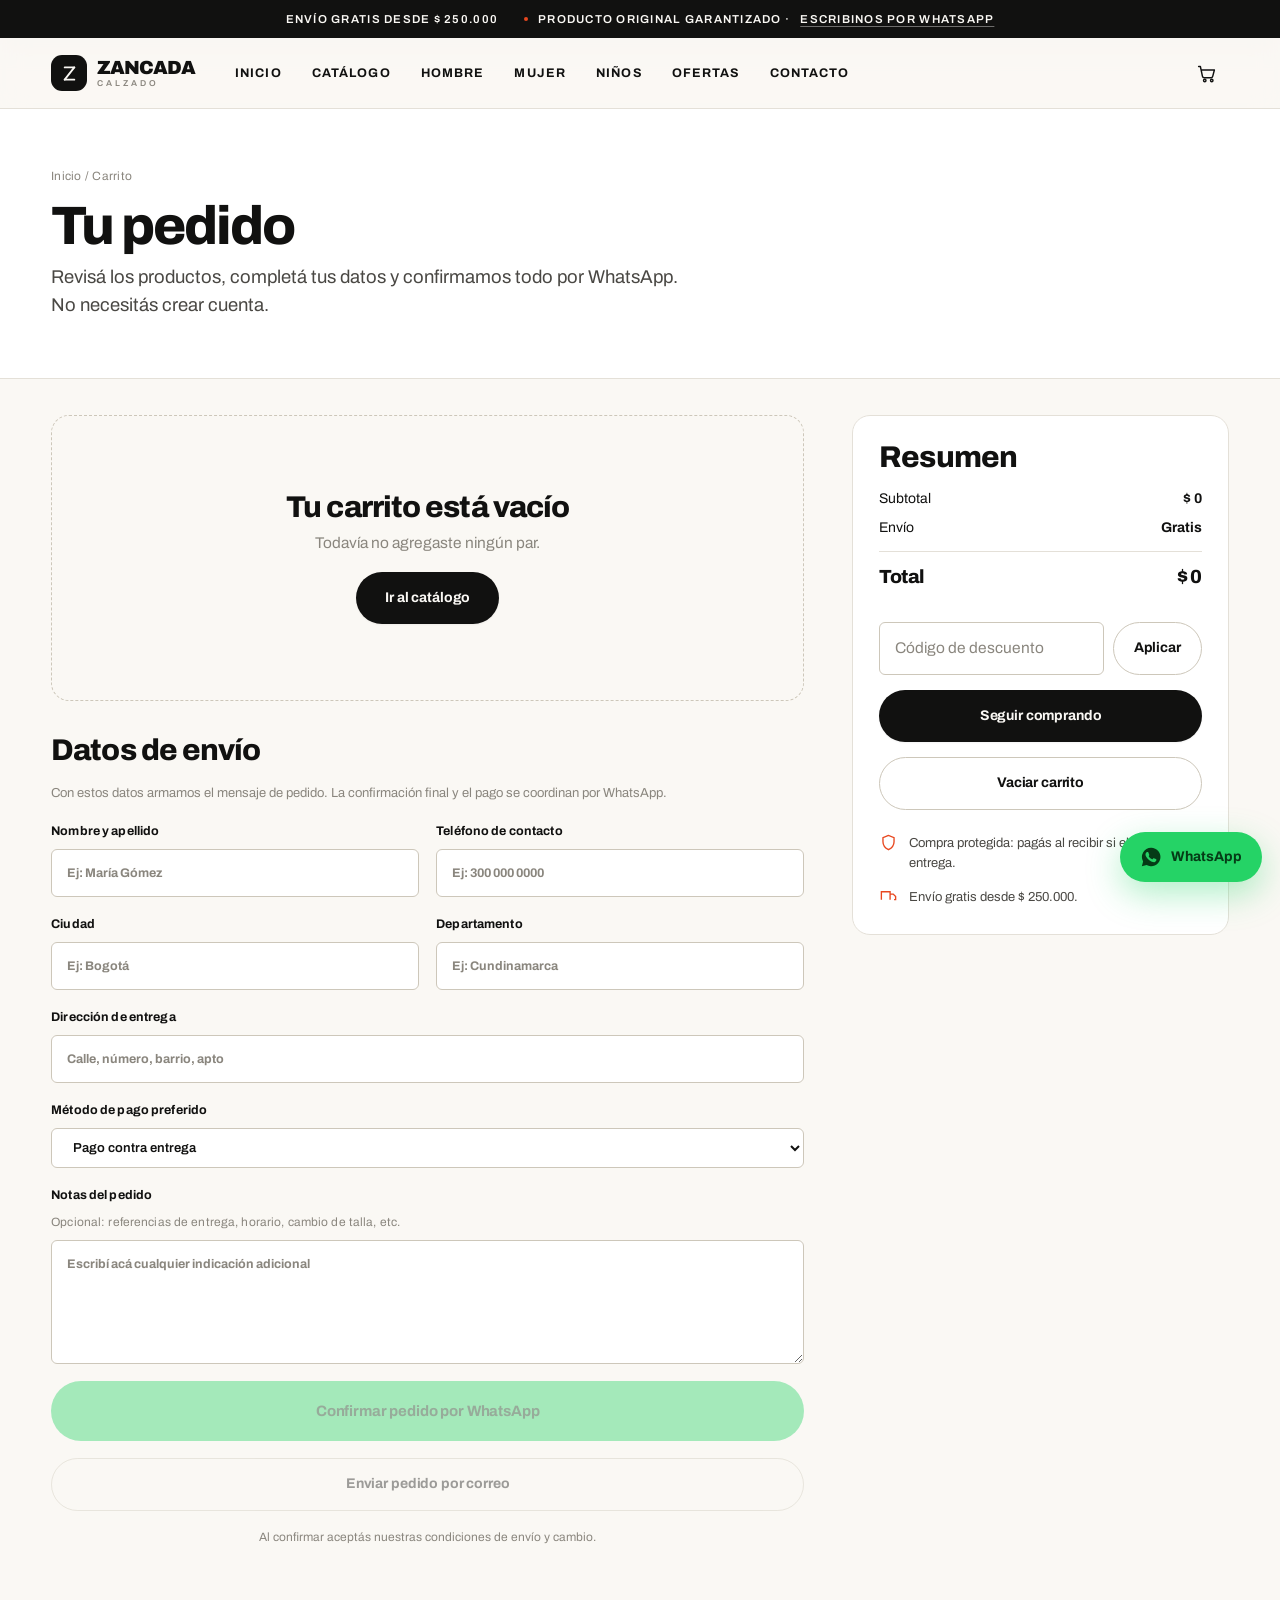
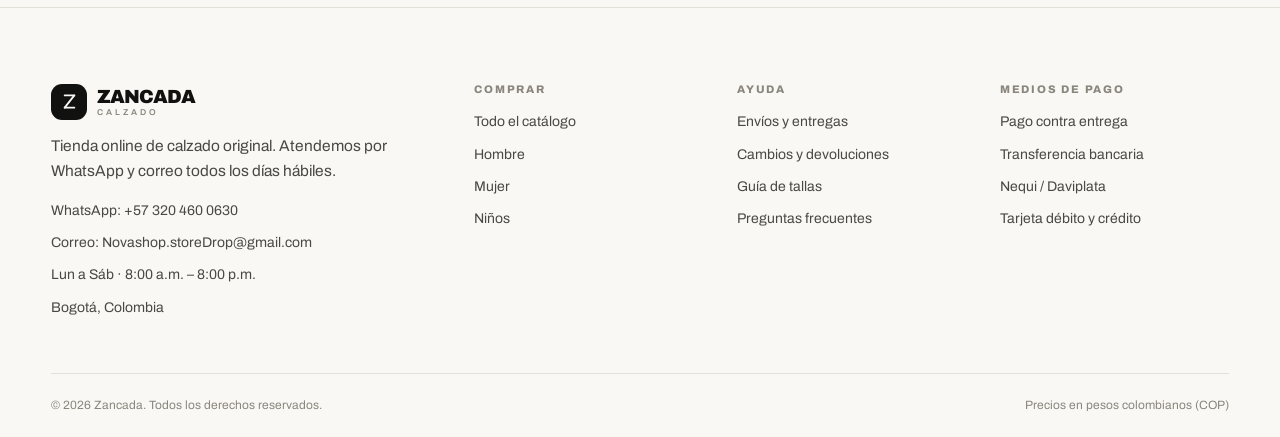
==== carrito.html @ 76b0b9f1 "Renombra la tienda a Zancada y renueva el diseno - Nueva identidad: nombre Zancada, logo con monogra" ====
<!DOCTYPE html>
<html lang="es-CO">
<head>
<meta charset="utf-8">
<meta name="viewport" content="width=device-width, initial-scale=1">
<title>Carrito y pedido · Zancada</title>
<meta name="description" content="Revisá tu carrito, completá tus datos de envío y confirmá el pedido por WhatsApp o correo.">
<meta name="theme-color" content="#111110">
<link rel="icon" href="data:image/svg+xml,<svg xmlns='http://www.w3.org/2000/svg' viewBox='0 0 32 32'><rect width='32' height='32' rx='9' fill='%23111110'/><path d='M10 10h12M22 10 10 22M10 22h12' stroke='%23faf8f4' stroke-width='2.6' stroke-linecap='round' stroke-linejoin='round' fill='none'/></svg>">
<link rel="stylesheet" href="assets/css/styles.css">
</head>
<body>
<a class="skip" href="#main">Saltar al contenido</a>

<div class="topbar">
  <div class="wrap">
    <span>Envío gratis desde <span data-free-from></span></span>
    <span class="topbar__extra"><span class="topbar__dot"></span> Producto original garantizado · <a data-wa="Hola Zancada, quiero hacer una consulta.">Escribinos por WhatsApp</a></span>
  </div>
</div>

<header class="header">
  <div class="wrap header__in">
    <button class="icon-btn burger" data-open-menu aria-label="Abrir menú">
      <svg viewBox="0 0 24 24"><path d="M3 6h18M3 12h18M3 18h18"/></svg>
    </button>
    <a class="logo" href="index.html">
      <span class="logo__mark"><svg viewBox="0 0 24 24" aria-hidden="true"><path d="M6.5 5h11"/><path d="M17.5 5 6.5 19"/><path d="M6.5 19h11"/></svg></span>
      <span class="logo__type"><span class="logo__name">Zancada</span><span class="logo__tag">Calzado</span></span>
    </a>
    <nav class="nav" aria-label="Principal">
      <a href="index.html">Inicio</a>
      <a href="catalogo.html">Catálogo</a>
      <a href="catalogo.html?cat=hombre">Hombre</a>
      <a href="catalogo.html?cat=mujer">Mujer</a>
      <a href="catalogo.html?cat=ninos">Niños</a>
      <a href="catalogo.html?oferta=1">Ofertas</a>
      <a href="contacto.html">Contacto</a>
    </nav>
    <div class="header__actions">
      <button class="icon-btn" data-open-cart aria-label="Abrir carrito">
        <svg viewBox="0 0 24 24"><path d="M3 4h2l2.4 11.2a2 2 0 0 0 2 1.6h7.7a2 2 0 0 0 2-1.5L21 8H6"/><circle cx="10" cy="20" r="1.4"/><circle cx="18" cy="20" r="1.4"/></svg>
        <span class="badge" data-cart-count hidden>0</span>
      </button>
    </div>
  </div>
</header>

<main id="main">
  <section class="page-head">
    <div class="wrap">
      <nav class="crumbs" aria-label="Ruta"><a href="index.html">Inicio</a> / Carrito</nav>
      <h1 class="h-lg">Tu pedido</h1>
      <p class="lead" style="margin-top:10px">Revisá los productos, completá tus datos y confirmamos todo por WhatsApp. No necesitás crear cuenta.</p>
    </div>
  </section>

  <div class="wrap">
    <div class="cart-layout">

      <!-- ===== Productos + datos ===== -->
      <div>
        <div data-cart-page></div>

        <form class="form" data-checkout-form style="margin-top:34px">
          <h2 class="h-md">Datos de envío</h2>
          <p class="muted" style="font-size:13px">Con estos datos armamos el mensaje de pedido. La confirmación final y el pago se coordinan por WhatsApp.</p>

          <div class="form-row">
            <label>Nombre y apellido
              <input class="input" name="nombre" required placeholder="Ej: María Gómez">
            </label>
            <label>Teléfono de contacto
              <input class="input" name="telefono" type="tel" required placeholder="Ej: 300 000 0000">
            </label>
          </div>
          <div class="form-row">
            <label>Ciudad
              <input class="input" name="ciudad" required placeholder="Ej: Bogotá">
            </label>
            <label>Departamento
              <input class="input" name="departamento" placeholder="Ej: Cundinamarca">
            </label>
          </div>
          <label>Dirección de entrega
            <input class="input" name="direccion" required placeholder="Calle, número, barrio, apto">
          </label>
          <label>Método de pago preferido
            <select class="select" name="pago" style="border-radius:var(--radius)">
              <option>Pago contra entrega</option>
              <option>Transferencia bancaria</option>
              <option>Nequi / Daviplata</option>
              <option>Tarjeta débito o crédito</option>
            </select>
          </label>
          <label>Notas del pedido <span class="hint">Opcional: referencias de entrega, horario, cambio de talla, etc.</span>
            <textarea class="input" name="notas" placeholder="Escribí acá cualquier indicación adicional"></textarea>
          </label>

          <button class="btn btn--wa btn--lg btn--block" type="submit" data-checkout>Confirmar pedido por WhatsApp</button>
          <a class="btn btn--ghost btn--block" href="#" data-checkout-mail data-checkout>Enviar pedido por correo</a>
          <p class="muted" style="font-size:12px;text-align:center">Al confirmar aceptás nuestras condiciones de envío y cambio.</p>
        </form>
      </div>

      <!-- ===== Resumen ===== -->
      <aside class="summary">
        <h2 class="h-md">Resumen</h2>
        <div class="totals">
          <div><span>Subtotal</span><strong data-page-subtotal>$0</strong></div>
          <div><span>Envío</span><strong data-page-shipping>—</strong></div>
          <div class="grand"><span>Total</span><span data-page-total>$0</span></div>
        </div>
        <p class="muted" style="font-size:13px" data-free-shipping></p>

        <div class="coupon">
          <input class="input" placeholder="Código de descuento" aria-label="Código de descuento">
          <button class="btn btn--ghost" type="button" onclick="toast('Código aplicado al confirmar por WhatsApp')">Aplicar</button>
        </div>

        <a class="btn btn--solid btn--block" href="catalogo.html">Seguir comprando</a>
        <button class="btn btn--ghost btn--block" data-clear-cart type="button">Vaciar carrito</button>

        <ul class="trust" style="margin-top:8px">
          <li><svg viewBox="0 0 24 24"><path d="M12 3 5 6v5c0 4.5 3 8 7 10 4-2 7-5.5 7-10V6l-7-3z"/></svg><span>Compra protegida: pagás al recibir si elegís contra entrega.</span></li>
          <li><svg viewBox="0 0 24 24"><path d="M3 16V6h11v10M14 9h4l3 3v4h-2"/></svg><span>Envío gratis desde <span data-free-from></span>.</span></li>
        </ul>
      </aside>

    </div>
  </div>
</main>

<footer class="footer">
  <div class="wrap">
    <div class="footer__grid">
      <div>
        <a class="logo" href="index.html">
      <span class="logo__mark"><svg viewBox="0 0 24 24" aria-hidden="true"><path d="M6.5 5h11"/><path d="M17.5 5 6.5 19"/><path d="M6.5 19h11"/></svg></span>
      <span class="logo__type"><span class="logo__name">Zancada</span><span class="logo__tag">Calzado</span></span>
    </a>
        <p style="margin-top:14px;color:var(--ink-soft);max-width:38ch">Tienda online de calzado original. Atendemos por WhatsApp y correo todos los días hábiles.</p>
        <ul style="margin-top:16px">
          <li>WhatsApp: <a data-wa="Hola Zancada, quiero información."><span data-store-phone></span></a></li>
          <li>Correo: <a data-mail><span data-store-email></span></a></li>
          <li><span data-store-hours></span></li>
          <li><span data-store-city></span></li>
        </ul>
      </div>
      <div>
        <h4>Comprar</h4>
        <ul>
          <li><a href="catalogo.html">Todo el catálogo</a></li>
          <li><a href="catalogo.html?cat=hombre">Hombre</a></li>
          <li><a href="catalogo.html?cat=mujer">Mujer</a></li>
          <li><a href="catalogo.html?cat=ninos">Niños</a></li>
        </ul>
      </div>
      <div>
        <h4>Ayuda</h4>
        <ul>
          <li><a href="contacto.html#envios">Envíos y entregas</a></li>
          <li><a href="contacto.html#cambios">Cambios y devoluciones</a></li>
          <li><a href="contacto.html#tallas">Guía de tallas</a></li>
          <li><a href="contacto.html#faq">Preguntas frecuentes</a></li>
        </ul>
      </div>
      <div>
        <h4>Medios de pago</h4>
        <ul>
          <li>Pago contra entrega</li>
          <li>Transferencia bancaria</li>
          <li>Nequi / Daviplata</li>
          <li>Tarjeta débito y crédito</li>
        </ul>
      </div>
    </div>
    <div class="footer__bottom">
      <span>© <span data-year></span> Zancada. Todos los derechos reservados.</span>
      <span>Precios en pesos colombianos (COP)</span>
    </div>
  </div>
</footer>

<div class="drawer-nav" data-menu data-open="false">
  <div class="drawer-nav__scrim"></div>
  <div class="drawer-nav__panel" role="dialog" aria-label="Menú">
    <div class="drawer-nav__head">
      <span class="logo">
      <span class="logo__mark"><svg viewBox="0 0 24 24" aria-hidden="true"><path d="M6.5 5h11"/><path d="M17.5 5 6.5 19"/><path d="M6.5 19h11"/></svg></span>
      <span class="logo__type"><span class="logo__name">Zancada</span><span class="logo__tag">Calzado</span></span>
    </span>
      <button class="icon-btn" data-close-menu aria-label="Cerrar menú"><svg viewBox="0 0 24 24"><path d="M6 6l12 12M18 6 6 18"/></svg></button>
    </div>
    <a href="index.html">Inicio</a>
    <a href="catalogo.html">Catálogo</a>
    <a href="catalogo.html?cat=hombre">Hombre</a>
    <a href="catalogo.html?cat=mujer">Mujer</a>
    <a href="catalogo.html?cat=ninos">Niños</a>
    <a href="catalogo.html?oferta=1">Ofertas</a>
    <a href="contacto.html">Contacto</a>
  </div>
</div>

<div class="drawer" data-cart-drawer data-open="false">
  <div class="drawer__scrim"></div>
  <aside class="drawer__panel" role="dialog" aria-label="Carrito de compras">
    <header class="drawer__head">
      <strong>Tu carrito</strong>
      <button class="icon-btn" data-close-cart aria-label="Cerrar carrito"><svg viewBox="0 0 24 24"><path d="M6 6l12 12M18 6 6 18"/></svg></button>
    </header>
    <div class="drawer__body" data-drawer-body></div>
    <footer class="drawer__foot">
      <div class="totals">
        <div><span>Subtotal</span><span data-drawer-subtotal>$0</span></div>
        <div><span>Envío</span><span data-drawer-shipping>—</span></div>
        <div class="grand"><span>Total</span><span data-drawer-total>$0</span></div>
      </div>
      <a class="btn btn--wa btn--block" data-drawer-wa data-drawer-checkout target="_blank" rel="noopener">Finalizar por WhatsApp</a>
    </footer>
  </aside>
</div>

<a class="wa-float" data-wa="Hola Zancada, tengo una duda con mi pedido." aria-label="Escribir por WhatsApp">
  <svg viewBox="0 0 24 24"><path d="M12 2a10 10 0 0 0-8.6 15L2 22l5.2-1.4A10 10 0 1 0 12 2zm5.6 14.2c-.2.7-1.3 1.3-1.9 1.4-.5.1-1.1.1-1.8-.1-.4-.1-1-.3-1.7-.6-3-1.3-4.9-4.3-5-4.5-.2-.2-1.2-1.6-1.2-3s.7-2.1 1-2.4c.3-.3.6-.4.8-.4h.6c.2 0 .5-.1.7.5l1 2.4c.1.2.1.4 0 .6l-.4.6c-.1.2-.3.3-.1.6.1.3.6 1.2 1.4 1.9 1 .9 1.8 1.2 2.1 1.3.3.1.4.1.6-.1l.8-1c.2-.2.4-.2.6-.1l2.2 1c.3.2.4.2.5.4.1.1.1.6-.1 1.3z"/></svg>
  <b>WhatsApp</b>
</a>

<script src="assets/js/data.js"></script>
<script src="assets/js/app.js"></script>
</body>
</html>
---- assets/css/styles.css ----
/* ==========================================================================
   ZANCADA — Sistema de diseño
   Editorial monocromo cálido + un acento de color. Sin dependencias.
   ========================================================================== */

@import url("https://fonts.googleapis.com/css2?family=Archivo:wght@400;500;600;700;800;900&family=Instrument+Serif:ital@0;1&display=swap");

:root{
  /* Color */
  --ink:#111110;
  --ink-soft:#4a4844;
  --muted:#8a867e;
  --line:#e4e0d8;
  --line-strong:#cdc7ba;
  --paper:#faf8f4;
  --paper-2:#f2efe8;
  --white:#ffffff;
  --accent:#e8471f;
  --accent-soft:#fdece7;
  --sale:#c2261a;
  --wa:#25d366;

  /* Forma */
  --radius:6px;
  --radius-lg:18px;
  --radius-xl:26px;
  --shadow-sm:0 1px 2px rgba(17,17,16,.05);
  --shadow:0 4px 12px rgba(17,17,16,.07), 0 1px 3px rgba(17,17,16,.05);
  --shadow-lg:0 24px 60px rgba(17,17,16,.16);

  /* Medidas */
  --header-h:70px;
  --max:1340px;
  --pad:clamp(18px, 4vw, 56px);

  /* Tipografía */
  --font:"Archivo", "Helvetica Neue", Helvetica, Arial, system-ui, sans-serif;
  --serif:"Instrument Serif", Georgia, "Times New Roman", serif;

  --ease:cubic-bezier(.22,.61,.36,1);
  --ease-out:cubic-bezier(.16,1,.3,1);
}

*,*::before,*::after{box-sizing:border-box}
html{-webkit-text-size-adjust:100%; scroll-behavior:smooth; scroll-padding-top:calc(var(--header-h) + 20px)}
body{
  margin:0; background:var(--paper); color:var(--ink);
  font-family:var(--font); font-size:15.5px; line-height:1.6;
  font-feature-settings:"ss01","cv01";
  -webkit-font-smoothing:antialiased; text-rendering:optimizeLegibility;
}
img{max-width:100%; display:block}
a{color:inherit; text-decoration:none}
button{font:inherit; color:inherit; cursor:pointer; border:0; background:none}
input,select,textarea{font:inherit; color:inherit}
h1,h2,h3,h4{margin:0; line-height:1.04; letter-spacing:-.03em; font-weight:800}
p{margin:0}
ul{margin:0; padding:0; list-style:none}
::selection{background:var(--ink); color:var(--paper)}

.wrap{max-width:var(--max); margin-inline:auto; padding-inline:var(--pad)}
.sr-only{position:absolute;width:1px;height:1px;padding:0;margin:-1px;overflow:hidden;clip:rect(0 0 0 0);white-space:nowrap;border:0}
.skip{position:absolute;left:8px;top:-60px;background:var(--ink);color:var(--paper);padding:10px 18px;border-radius:999px;z-index:300;transition:top .2s}
.skip:focus{top:8px}
:focus-visible{outline:2px solid var(--accent); outline-offset:3px; border-radius:2px}

/* ---------- Tipografía ---------- */
.eyebrow{
  font-size:11px;letter-spacing:.2em;text-transform:uppercase;font-weight:700;color:var(--muted);
  display:inline-flex;align-items:center;gap:9px;
}
.eyebrow::before{content:"";width:22px;height:1px;background:var(--line-strong)}
.h-xl{font-size:clamp(42px,8vw,104px);letter-spacing:-.045em;line-height:.92;font-weight:900;text-transform:uppercase}
.h-lg{font-size:clamp(30px,4.6vw,54px);letter-spacing:-.038em;line-height:.98}
.h-md{font-size:clamp(20px,2.6vw,30px);letter-spacing:-.03em}
.lead{font-size:clamp(15.5px,1.5vw,18.5px);color:var(--ink-soft);max-width:58ch;line-height:1.55}
.muted{color:var(--muted)}
.serif{font-family:var(--serif);font-weight:400;font-style:italic;letter-spacing:-.01em;text-transform:none}

/* ---------- Botones ---------- */
.btn{
  position:relative;overflow:hidden;
  display:inline-flex;align-items:center;justify-content:center;gap:10px;
  padding:14px 28px;border-radius:999px;font-weight:700;font-size:14px;letter-spacing:-.01em;
  transition:transform .22s var(--ease-out), background .2s, color .2s, border-color .2s, box-shadow .22s;
  border:1.5px solid transparent; text-align:center; white-space:nowrap;
}
.btn::after{
  content:"";position:absolute;inset:0;background:linear-gradient(120deg,transparent 30%,rgba(255,255,255,.22) 50%,transparent 70%);
  transform:translateX(-120%);transition:transform .7s var(--ease-out);
}
.btn:hover::after{transform:translateX(120%)}
.btn:hover{transform:translateY(-2px)}
.btn:active{transform:translateY(0) scale(.99)}
.btn--solid{background:var(--ink);color:var(--paper);box-shadow:var(--shadow-sm)}
.btn--solid:hover{background:#000;box-shadow:0 10px 24px rgba(17,17,16,.22)}
.btn--accent{background:var(--accent);color:#fff}
.btn--accent:hover{background:#d33d17;box-shadow:0 10px 24px rgba(232,71,31,.3)}
.btn--ghost{border-color:var(--line-strong);color:var(--ink);background:transparent}
.btn--ghost:hover{background:var(--ink);color:var(--paper);border-color:var(--ink)}
.btn--light{background:var(--paper);color:var(--ink)}
.btn--wa{background:var(--wa);color:#053b16}
.btn--wa:hover{background:#1fbe5b;box-shadow:0 10px 24px rgba(37,211,102,.32)}
.btn--block{width:100%}
.btn--lg{padding:17px 36px;font-size:15px}
.btn[disabled]{opacity:.4;pointer-events:none}

/* ---------- Logo ---------- */
.logo{display:inline-flex;align-items:center;gap:10px;color:var(--ink)}
.logo__mark{
  width:36px;height:36px;flex:none;border-radius:11px;background:var(--ink);
  display:grid;place-items:center;transition:transform .35s var(--ease-out), background .25s;
}
.logo:hover .logo__mark{transform:rotate(-8deg) scale(1.05);background:var(--accent)}
.logo__mark svg{width:21px;height:21px;fill:none;stroke:var(--paper);stroke-width:2.1;stroke-linecap:round;stroke-linejoin:round}
.logo__type{display:flex;flex-direction:column;line-height:1}
.logo__name{font-weight:900;font-size:19px;letter-spacing:-.055em;text-transform:uppercase}
.logo__tag{font-size:8.5px;letter-spacing:.34em;text-transform:uppercase;color:var(--muted);margin-top:3px;font-weight:600}

/* ---------- Barra superior ---------- */
.topbar{background:var(--ink);color:var(--paper);font-size:11.5px;letter-spacing:.11em;text-transform:uppercase;font-weight:600}
.topbar .wrap{display:flex;align-items:center;justify-content:center;gap:26px;min-height:38px;text-align:center}
.topbar a{color:var(--paper);text-decoration:underline;text-underline-offset:3px;text-decoration-color:rgba(250,248,244,.4)}
.topbar a:hover{text-decoration-color:var(--paper)}
.topbar__dot{width:4px;height:4px;border-radius:999px;background:var(--accent);display:inline-block}
.topbar__extra{display:none}
@media(min-width:900px){.topbar__extra{display:inline-flex;align-items:center;gap:10px}}

/* ---------- Header ---------- */
.header{position:sticky;top:0;z-index:100;background:rgba(250,248,244,.82);backdrop-filter:saturate(1.4) blur(14px);border-bottom:1px solid var(--line);transition:box-shadow .3s}
.header.is-stuck{box-shadow:0 1px 20px rgba(17,17,16,.08)}
.header__in{display:flex;align-items:center;gap:22px;min-height:var(--header-h)}
.nav{display:none;gap:30px;margin-left:18px}
.nav a{font-size:12.5px;font-weight:700;letter-spacing:.09em;text-transform:uppercase;padding:9px 0;position:relative}
.nav a::after{content:"";position:absolute;left:0;right:0;bottom:3px;height:2px;background:var(--accent);transform:scaleX(0);transform-origin:left;transition:transform .32s var(--ease-out)}
.nav a:hover::after,.nav a[aria-current="page"]::after{transform:scaleX(1)}
.nav a[aria-current="page"]{color:var(--accent)}
@media(min-width:1020px){.nav{display:flex}}
.header__actions{margin-left:auto;display:flex;align-items:center;gap:4px}
.icon-btn{width:44px;height:44px;border-radius:999px;display:grid;place-items:center;transition:background .2s, transform .2s;position:relative}
.icon-btn:hover{background:var(--paper-2);transform:translateY(-1px)}
.icon-btn svg{width:21px;height:21px;stroke:currentColor;fill:none;stroke-width:1.65;stroke-linecap:round;stroke-linejoin:round}
.badge{position:absolute;top:3px;right:1px;min-width:19px;height:19px;padding:0 5px;border-radius:999px;background:var(--accent);color:#fff;font-size:11px;font-weight:800;display:grid;place-items:center;line-height:1;box-shadow:0 0 0 2.5px var(--paper)}
.badge[hidden]{display:none}
.burger{display:grid}
@media(min-width:1020px){.burger{display:none}}

/* Menú móvil */
.drawer-nav{position:fixed;inset:0;z-index:180;visibility:hidden}
.drawer-nav[data-open="true"]{visibility:visible}
.drawer-nav__scrim{position:absolute;inset:0;background:rgba(17,17,16,.5);opacity:0;transition:opacity .35s;backdrop-filter:blur(2px)}
.drawer-nav[data-open="true"] .drawer-nav__scrim{opacity:1}
.drawer-nav__panel{
  position:absolute;inset:0 20% 0 0;min-width:300px;background:var(--paper);padding:24px;
  transform:translateX(-100%);transition:transform .42s var(--ease-out);
  display:flex;flex-direction:column;gap:2px;overflow:auto;
}
.drawer-nav[data-open="true"] .drawer-nav__panel{transform:none}
.drawer-nav__panel a{
  font-size:27px;font-weight:800;text-transform:uppercase;letter-spacing:-.035em;
  padding:13px 0;border-bottom:1px solid var(--line);transition:padding-left .25s var(--ease-out), color .2s;
}
.drawer-nav__panel a:hover{padding-left:10px;color:var(--accent)}
.drawer-nav__head{display:flex;justify-content:space-between;align-items:center;margin-bottom:18px}

/* ---------- Placeholders de imagen ---------- */
.ph{
  position:relative;overflow:hidden;
  background:
    repeating-linear-gradient(-45deg, rgba(17,17,16,.028) 0 2px, transparent 2px 11px),
    linear-gradient(160deg, var(--paper-2), #e9e5dc);
}
.ph::before{
  content:"";position:absolute;inset:14px;border:1px dashed rgba(17,17,16,.14);border-radius:6px;
}
.ph::after{
  content:attr(data-label);position:absolute;inset:auto 0 0 0;padding:12px;
  font-size:9.5px;letter-spacing:.16em;text-transform:uppercase;color:var(--muted);text-align:center;font-weight:600;
}
.ph--1x1{aspect-ratio:1/1}
.ph--4x5{aspect-ratio:4/5}
.ph--16x9{aspect-ratio:16/9}
.ph--hero{min-height:clamp(340px,62vh,620px)}

/* ---------- Hero ---------- */
.hero{position:relative;overflow:hidden;border-bottom:1px solid var(--line)}
.hero__grid{display:grid;gap:0}
@media(min-width:960px){.hero__grid{grid-template-columns:1fr 1.06fr;align-items:stretch}}
.hero__copy{display:flex;flex-direction:column;justify-content:center;gap:22px;padding:clamp(40px,6vw,92px) var(--pad);position:relative;z-index:2}
.hero__copy .h-xl{max-width:11ch}
.hero__copy .h-xl .serif{display:block;color:var(--accent);text-transform:none;font-size:.82em;letter-spacing:-.02em}
.hero__cta{display:flex;flex-wrap:wrap;gap:12px;margin-top:8px}
.hero__stats{display:flex;gap:38px;margin-top:26px;padding-top:26px;border-top:1px solid var(--line);flex-wrap:wrap}
.hero__stats b{display:block;font-size:27px;letter-spacing:-.04em}
.hero__stats span{font-size:10.5px;letter-spacing:.16em;text-transform:uppercase;color:var(--muted);font-weight:600}
.hero__media{position:relative}
.hero__media .ph{height:100%}
.hero__tagpill{
  position:absolute;left:20px;bottom:20px;z-index:3;background:var(--paper);border-radius:999px;
  padding:11px 20px;font-size:12px;font-weight:700;display:flex;align-items:center;gap:9px;box-shadow:var(--shadow);
}
.hero__tagpill::before{content:"";width:7px;height:7px;border-radius:999px;background:var(--accent);animation:pulse 2.2s infinite}
@keyframes pulse{0%,100%{opacity:1;transform:scale(1)}50%{opacity:.45;transform:scale(.8)}}

/* ---------- Marquee ---------- */
.marquee{background:var(--ink);color:var(--paper);overflow:hidden;padding:15px 0;white-space:nowrap}
.marquee__track{display:inline-flex;gap:0;animation:slide 30s linear infinite;font-size:12px;font-weight:800;letter-spacing:.24em;text-transform:uppercase}
.marquee__track span{padding:0 26px;position:relative}
.marquee__track span::before{content:"◆";position:absolute;left:-6px;color:var(--accent);font-size:8px;top:50%;transform:translateY(-50%)}
@keyframes slide{to{transform:translateX(-50%)}}
@media(prefers-reduced-motion:reduce){.marquee__track{animation:none}}

/* ---------- Secciones ---------- */
.section{padding:clamp(54px,7.5vw,104px) 0}
.section--alt{background:var(--paper-2)}
.section--ink{background:var(--ink);color:var(--paper)}
.section--ink .lead,.section--ink .muted{color:rgba(250,248,244,.68)}
.section__head{display:flex;flex-wrap:wrap;align-items:end;justify-content:space-between;gap:18px;margin-bottom:34px}
.section__head p{max-width:50ch;color:var(--ink-soft);margin-top:12px}

/* ---------- Revelado al hacer scroll ---------- */
.reveal{opacity:0;transform:translateY(22px)}
.reveal.is-in{opacity:1;transform:none;transition:opacity .7s var(--ease-out), transform .7s var(--ease-out)}
@media(prefers-reduced-motion:reduce){.reveal{opacity:1;transform:none}}

/* ---------- Grillas ---------- */
.grid{display:grid;gap:clamp(14px,1.8vw,26px)}
.grid--cats{grid-template-columns:repeat(2,1fr)}
@media(min-width:820px){.grid--cats{grid-template-columns:repeat(4,1fr)}}
.grid--products{grid-template-columns:repeat(2,1fr)}
@media(min-width:780px){.grid--products{grid-template-columns:repeat(3,1fr)}}
@media(min-width:1140px){.grid--products{grid-template-columns:repeat(4,1fr)}}

/* ---------- Tarjeta de categoría ---------- */
.cat{position:relative;display:block;overflow:hidden;border-radius:var(--radius-lg);background:var(--paper-2)}
.cat .ph{transition:transform .8s var(--ease-out)}
.cat:hover .ph{transform:scale(1.06)}
.cat::after{content:"";position:absolute;inset:0;background:linear-gradient(to top,rgba(17,17,16,.32),transparent 45%);opacity:0;transition:opacity .4s}
.cat:hover::after{opacity:1}
.cat__label{
  position:absolute;left:16px;bottom:16px;z-index:2;background:var(--paper);padding:10px 18px;border-radius:999px;
  font-size:12px;font-weight:800;letter-spacing:.08em;text-transform:uppercase;
  display:inline-flex;align-items:center;gap:8px;transition:gap .3s var(--ease-out)
}
.cat__label::after{content:"→";font-weight:400}
.cat:hover .cat__label{gap:14px}

/* ---------- Tarjeta de producto ---------- */
.card{display:flex;flex-direction:column;gap:9px;position:relative}
.card__media{position:relative;border-radius:var(--radius-lg);overflow:hidden;background:var(--paper-2)}
.card__media .ph{transition:transform .7s var(--ease-out)}
.card:hover .card__media .ph{transform:scale(1.055)}
.card__flags{position:absolute;top:11px;left:11px;display:flex;flex-direction:column;gap:6px;z-index:2;align-items:flex-start}
.flag{
  font-size:9.5px;font-weight:800;letter-spacing:.13em;text-transform:uppercase;padding:6px 11px;border-radius:999px;
  background:var(--ink);color:var(--paper);backdrop-filter:blur(4px)
}
.flag--sale{background:var(--accent);color:#fff}
.flag--new{background:rgba(250,248,244,.94);color:var(--ink)}
.card__fav{position:absolute;top:8px;right:8px;z-index:2;background:rgba(250,248,244,.9);backdrop-filter:blur(6px)}
.card__fav:hover{background:var(--paper)}
.card__fav[aria-pressed="true"] svg{fill:var(--accent);stroke:var(--accent)}
.card__quick{position:absolute;left:11px;right:11px;bottom:11px;z-index:2;opacity:0;transform:translateY(10px);transition:.32s var(--ease-out)}
@media(hover:hover){.card:hover .card__quick{opacity:1;transform:none}}
@media(hover:none){.card__quick{opacity:1;transform:none}}
.card__brand{font-size:10.5px;letter-spacing:.15em;text-transform:uppercase;color:var(--muted);font-weight:700}
.card__name{font-size:15.5px;font-weight:700;letter-spacing:-.025em}
.card__name a:hover{color:var(--accent)}
.card__price{display:flex;align-items:baseline;gap:9px;font-weight:800;letter-spacing:-.02em}
.card__price del{color:var(--muted);font-weight:500;font-size:13px}
.card__price .off{color:var(--accent);font-size:12px;font-weight:800}
.card__swatches{display:flex;gap:5px}
.sw{width:15px;height:15px;border-radius:999px;box-shadow:inset 0 0 0 1px rgba(17,17,16,.16)}
.stars{display:flex;align-items:center;gap:6px;font-size:12px;color:var(--muted)}
.stars b{color:var(--ink)}
.stars > span:first-child{color:var(--accent);letter-spacing:.5px}

/* ---------- Catálogo ---------- */
.catalog{display:grid;gap:34px;align-items:start}
@media(min-width:1020px){.catalog{grid-template-columns:250px 1fr}}
.filters{border:1px solid var(--line);border-radius:var(--radius-lg);padding:22px;background:var(--white)}
@media(min-width:1020px){.filters{position:sticky;top:calc(var(--header-h) + 16px)}}
.filters__group + .filters__group{margin-top:22px;padding-top:22px;border-top:1px solid var(--line)}
.filters h3{font-size:11px;letter-spacing:.16em;text-transform:uppercase;margin-bottom:13px;color:var(--muted)}
.check{display:flex;align-items:center;gap:10px;padding:6px 0;font-size:14px;cursor:pointer;transition:color .18s}
.check:hover{color:var(--accent)}
.check input{width:16px;height:16px;accent-color:var(--accent)}
.sizes{display:flex;flex-wrap:wrap;gap:7px}
.size-chip{border:1px solid var(--line-strong);border-radius:var(--radius);padding:9px 0;width:46px;text-align:center;font-size:13px;font-weight:700;transition:.18s var(--ease-out);background:var(--white)}
.size-chip:hover{border-color:var(--ink);transform:translateY(-1px)}
.size-chip[aria-pressed="true"]{background:var(--ink);color:var(--paper);border-color:var(--ink)}
.size-chip[disabled]{opacity:.3;text-decoration:line-through;pointer-events:none}
.toolbar{display:flex;flex-wrap:wrap;gap:12px;align-items:center;justify-content:space-between;margin-bottom:20px}
.select{border:1px solid var(--line-strong);border-radius:999px;padding:11px 17px;background:var(--white);font-size:13px;font-weight:600;cursor:pointer}
.select:focus{outline:none;border-color:var(--ink)}
.chips{display:flex;flex-wrap:wrap;gap:8px;margin-bottom:18px}
.chip{display:inline-flex;align-items:center;gap:7px;border:1px solid var(--line-strong);border-radius:999px;padding:7px 14px;font-size:12px;font-weight:700;background:var(--white);transition:.18s}
.chip:hover{background:var(--ink);color:var(--paper);border-color:var(--ink)}
.empty{text-align:center;padding:76px 20px;border:1px dashed var(--line-strong);border-radius:var(--radius-lg)}
.filters-toggle{display:inline-flex}
@media(min-width:1020px){.filters-toggle{display:none}}
@media(max-width:1019px){
  .filters{position:fixed;inset:0;z-index:180;border-radius:0;overflow:auto;background:var(--paper);display:none}
  .filters[data-open="true"]{display:block}
}

/* ---------- Producto ---------- */
.pdp{display:grid;gap:38px;padding-block:36px}
@media(min-width:980px){.pdp{grid-template-columns:1.12fr .88fr;gap:60px}}
.gallery{display:grid;gap:10px;grid-template-columns:repeat(2,1fr)}
.gallery > :first-child{grid-column:1 / -1}
.gallery .ph{border-radius:var(--radius-lg)}
.pdp__info{display:flex;flex-direction:column;gap:18px}
@media(min-width:980px){.pdp__info{position:sticky;top:calc(var(--header-h) + 22px);align-self:start}}
.price-row{display:flex;align-items:baseline;gap:13px;flex-wrap:wrap}
.price-row .now{font-size:31px;font-weight:800;letter-spacing:-.04em}
.price-row del{color:var(--muted)}
.field-label{display:flex;justify-content:space-between;align-items:center;font-size:11px;letter-spacing:.14em;text-transform:uppercase;font-weight:800;margin-bottom:11px}
.colors{display:flex;gap:11px}
.color-dot{width:42px;height:42px;border-radius:999px;border:2px solid transparent;box-shadow:inset 0 0 0 1px rgba(17,17,16,.16);transition:.2s var(--ease-out)}
.color-dot:hover{transform:scale(1.08)}
.color-dot[aria-pressed="true"]{border-color:var(--ink);box-shadow:inset 0 0 0 2px var(--paper), 0 0 0 1px rgba(17,17,16,.16)}
.accordion details{border-top:1px solid var(--line)}
.accordion details:last-of-type{border-bottom:1px solid var(--line)}
.accordion summary{list-style:none;cursor:pointer;padding:17px 0;font-weight:800;font-size:14.5px;display:flex;justify-content:space-between;align-items:center;gap:16px;transition:color .2s}
.accordion summary:hover{color:var(--accent)}
.accordion summary::-webkit-details-marker{display:none}
.accordion summary::after{content:"+";font-size:21px;font-weight:400;transition:transform .3s var(--ease-out)}
.accordion details[open] summary::after{content:"–"}
.accordion .body{padding-bottom:20px;color:var(--ink-soft);font-size:14px}
.qty{display:inline-flex;align-items:center;border:1px solid var(--line-strong);border-radius:999px;overflow:hidden;background:var(--white)}
.qty button{width:44px;height:46px;font-size:18px;transition:background .18s}
.qty button:hover{background:var(--paper-2)}
.qty output{width:46px;text-align:center;font-weight:800}
.trust{display:grid;gap:13px;grid-template-columns:repeat(auto-fit,minmax(155px,1fr));margin-top:8px}
.trust li{display:flex;gap:11px;align-items:flex-start;font-size:13px;color:var(--ink-soft)}
.trust svg{width:19px;height:19px;flex:none;stroke:var(--accent);fill:none;stroke-width:1.7}

/* ---------- Carrito lateral ---------- */
.drawer{position:fixed;inset:0;z-index:190;visibility:hidden}
.drawer[data-open="true"]{visibility:visible}
.drawer__scrim{position:absolute;inset:0;background:rgba(17,17,16,.5);opacity:0;transition:opacity .35s;backdrop-filter:blur(2px)}
.drawer[data-open="true"] .drawer__scrim{opacity:1}
.drawer__panel{position:absolute;top:0;right:0;bottom:0;width:min(430px,100%);background:var(--paper);transform:translateX(100%);transition:transform .42s var(--ease-out);display:flex;flex-direction:column}
.drawer[data-open="true"] .drawer__panel{transform:none}
.drawer__head{padding:19px 22px;border-bottom:1px solid var(--line);display:flex;align-items:center;justify-content:space-between}
.drawer__body{flex:1;overflow:auto;padding:18px 22px;display:flex;flex-direction:column;gap:18px}
.drawer__foot{padding:19px 22px;border-top:1px solid var(--line);display:grid;gap:10px;background:var(--white)}
.line{display:grid;grid-template-columns:80px 1fr auto;gap:13px;align-items:start}
.line .ph{border-radius:var(--radius)}
.line__name{font-weight:700;font-size:14px;line-height:1.3;letter-spacing:-.02em}
.line__meta{font-size:12px;color:var(--muted);margin-top:3px}
.line__rm{font-size:12px;text-decoration:underline;color:var(--muted);margin-top:7px;transition:color .18s}
.line__rm:hover{color:var(--accent)}
.totals{display:grid;gap:7px;font-size:14px}
.totals div{display:flex;justify-content:space-between}
.totals .grand{font-size:19px;font-weight:800;letter-spacing:-.03em;border-top:1px solid var(--line);padding-top:10px;margin-top:4px}

/* ---------- Página carrito ---------- */
.cart-layout{display:grid;gap:32px;align-items:start;padding-block:36px}
@media(min-width:980px){.cart-layout{grid-template-columns:1.6fr .8fr;gap:48px}}
.cart-line{display:grid;grid-template-columns:112px 1fr;gap:18px;padding:20px 0;border-bottom:1px solid var(--line)}
.cart-line .ph{border-radius:var(--radius-lg)}
.summary{border:1px solid var(--line);border-radius:var(--radius-lg);padding:26px;display:grid;gap:15px;background:var(--white)}
@media(min-width:980px){.summary{position:sticky;top:calc(var(--header-h) + 18px)}}
.coupon{display:flex;gap:9px}
.input{width:100%;border:1px solid var(--line-strong);border-radius:var(--radius);padding:13px 15px;background:var(--white);transition:border-color .2s, box-shadow .2s}
.input::placeholder{color:var(--muted)}
.input:focus{outline:none;border-color:var(--ink);box-shadow:0 0 0 3px rgba(17,17,16,.06)}
textarea.input{min-height:124px;resize:vertical}

/* ---------- Formularios ---------- */
.form{display:grid;gap:17px}
.form-row{display:grid;gap:17px}
@media(min-width:640px){.form-row{grid-template-columns:1fr 1fr}}
.form label{display:grid;gap:8px;font-size:12.5px;font-weight:700;letter-spacing:.01em}
.form .hint{font-size:12px;color:var(--muted);font-weight:400}

/* ---------- Bloques de valor ---------- */
.usps{display:grid;gap:26px;grid-template-columns:repeat(auto-fit,minmax(215px,1fr))}
.usp{display:grid;gap:10px;padding-top:20px;border-top:2px solid var(--ink)}
.usp svg{width:26px;height:26px;stroke:var(--accent);fill:none;stroke-width:1.6}
.usp h3{font-size:15.5px;letter-spacing:-.025em}
.usp p{font-size:13.5px;color:var(--ink-soft)}

/* ---------- Testimonios ---------- */
.quotes{display:grid;gap:20px;grid-template-columns:repeat(auto-fit,minmax(255px,1fr))}
.quote{background:var(--white);border:1px solid var(--line);border-radius:var(--radius-lg);padding:26px;display:grid;gap:12px;transition:transform .3s var(--ease-out), box-shadow .3s}
.quote:hover{transform:translateY(-3px);box-shadow:var(--shadow)}
.quote p{font-size:15px;color:var(--ink-soft);font-family:var(--serif);font-size:18px;line-height:1.45}
.quote footer{font-size:11px;color:var(--muted);font-weight:700;letter-spacing:.12em;text-transform:uppercase}

/* ---------- Newsletter ---------- */
.newsletter{
  background:var(--ink);color:var(--paper);border-radius:var(--radius-xl);
  padding:clamp(32px,5vw,64px);display:grid;gap:24px;position:relative;overflow:hidden
}
.newsletter::before{
  content:"";position:absolute;right:-90px;top:-90px;width:300px;height:300px;border-radius:999px;
  background:radial-gradient(circle,rgba(232,71,31,.34),transparent 68%)
}
.newsletter > *{position:relative}
@media(min-width:880px){.newsletter{grid-template-columns:1fr 1fr;align-items:center}}
.newsletter .input{background:rgba(250,248,244,.06);border-color:rgba(250,248,244,.28);color:var(--paper);border-radius:999px}
.newsletter .input::placeholder{color:rgba(250,248,244,.5)}
.newsletter .input:focus{border-color:var(--paper);box-shadow:0 0 0 3px rgba(250,248,244,.1)}
.newsletter form{display:flex;gap:10px;flex-wrap:wrap}
.newsletter form .input{flex:1;min-width:210px}

/* ---------- Footer ---------- */
.footer{border-top:1px solid var(--line);padding-top:clamp(46px,6vw,76px);margin-top:24px;background:var(--paper)}
.footer__grid{display:grid;gap:34px;grid-template-columns:repeat(2,1fr)}
@media(min-width:920px){.footer__grid{grid-template-columns:1.7fr 1fr 1fr 1fr}}
.footer h4{font-size:11px;letter-spacing:.16em;text-transform:uppercase;margin-bottom:16px;color:var(--muted)}
.footer li{margin-bottom:10px;font-size:14px;color:var(--ink-soft)}
.footer a:hover{color:var(--accent)}
.footer__bottom{margin-top:44px;padding:22px 0;border-top:1px solid var(--line);display:flex;flex-wrap:wrap;gap:12px;justify-content:space-between;font-size:12px;color:var(--muted)}
.social{display:flex;gap:10px}
.social a{width:40px;height:40px;border:1px solid var(--line-strong);border-radius:999px;display:grid;place-items:center;transition:.22s var(--ease-out)}
.social a:hover{background:var(--ink);color:var(--paper);border-color:var(--ink);transform:translateY(-2px)}
.social svg{width:17px;height:17px;stroke:currentColor;fill:none;stroke-width:1.7}

/* ---------- WhatsApp flotante ---------- */
.wa-float{
  position:fixed;right:18px;bottom:18px;z-index:150;background:var(--wa);color:#053b16;
  border-radius:999px;padding:14px 20px;font-weight:800;font-size:14px;display:inline-flex;gap:9px;align-items:center;
  box-shadow:0 12px 34px rgba(37,211,102,.36);transition:transform .25s var(--ease-out), box-shadow .25s
}
.wa-float:hover{transform:translateY(-3px) scale(1.02);box-shadow:0 18px 44px rgba(37,211,102,.46)}
.wa-float svg{width:22px;height:22px;fill:currentColor}
@media(max-width:520px){.wa-float b{display:none}.wa-float{padding:16px}}

/* ---------- Toast ---------- */
.toast{
  position:fixed;left:50%;bottom:28px;transform:translate(-50%,22px);z-index:250;
  background:var(--ink);color:var(--paper);padding:14px 26px;border-radius:999px;font-size:14px;font-weight:600;
  opacity:0;pointer-events:none;transition:.3s var(--ease-out);box-shadow:var(--shadow-lg)
}
.toast[data-show="true"]{opacity:1;transform:translate(-50%,0)}

/* ---------- Cabecera de página ---------- */
.page-head{border-bottom:1px solid var(--line);padding:clamp(30px,4.5vw,60px) 0;background:var(--white)}
.crumbs{font-size:12px;color:var(--muted);margin-bottom:14px;letter-spacing:.02em}
.crumbs a:hover{color:var(--accent)}
.faq{max-width:800px}

/* ---------- Tabla ---------- */
.table{width:100%;border-collapse:collapse;min-width:440px}
.table th{text-align:left;padding:12px 10px;border-bottom:2px solid var(--ink);font-size:11px;letter-spacing:.13em;text-transform:uppercase}
.table td{padding:12px 10px;border-bottom:1px solid var(--line);font-size:14px}
.table tbody tr:hover{background:var(--paper-2)}
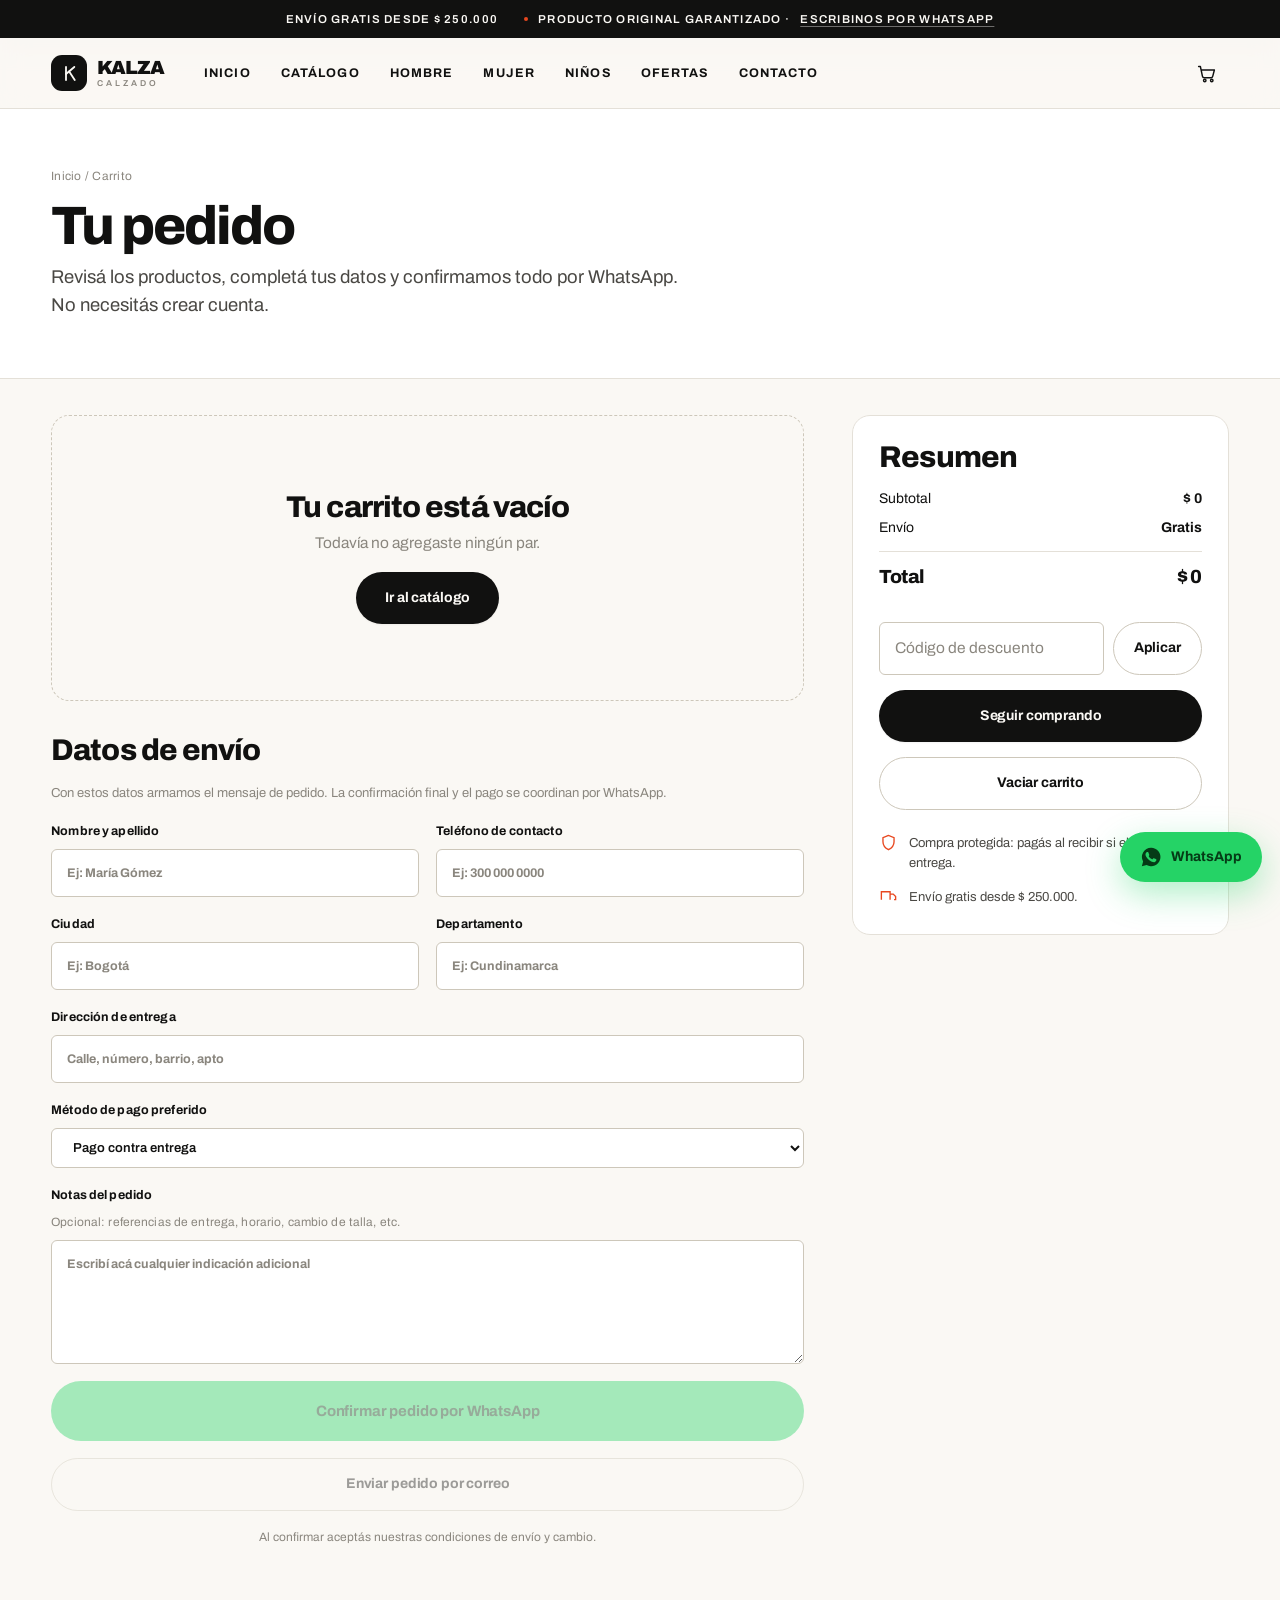
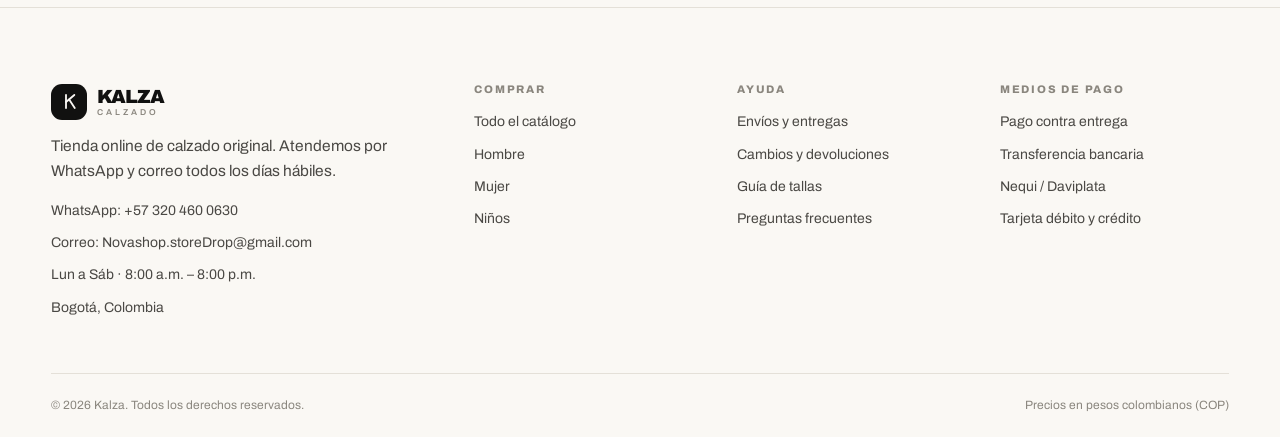
==== commit b03256c1: "Renombra la tienda a Kalza y corrige el icono desbordado - Nombre e identidad pasan a Kalza, con mon" ====
--- a/carrito.html
+++ b/carrito.html
@@ -3,10 +3,10 @@
 <head>
 <meta charset="utf-8">
 <meta name="viewport" content="width=device-width, initial-scale=1">
-<title>Carrito y pedido · Zancada</title>
+<title>Carrito y pedido · Kalza</title>
 <meta name="description" content="Revisá tu carrito, completá tus datos de envío y confirmá el pedido por WhatsApp o correo.">
 <meta name="theme-color" content="#111110">
-<link rel="icon" href="data:image/svg+xml,<svg xmlns='http://www.w3.org/2000/svg' viewBox='0 0 32 32'><rect width='32' height='32' rx='9' fill='%23111110'/><path d='M10 10h12M22 10 10 22M10 22h12' stroke='%23faf8f4' stroke-width='2.6' stroke-linecap='round' stroke-linejoin='round' fill='none'/></svg>">
+<link rel="icon" href="data:image/svg+xml,<svg xmlns='http://www.w3.org/2000/svg' viewBox='0 0 32 32'><rect width='32' height='32' rx='9' fill='%23111110'/><g stroke='%23faf8f4' stroke-width='2.6' stroke-linecap='round' stroke-linejoin='round' fill='none'><path d='M11 7v18'/><path d='M23 7 11 17'/><path d='m15 13.6 8 11.4'/></g></svg>">
 <link rel="stylesheet" href="assets/css/styles.css">
 </head>
 <body>
@@ -15,7 +15,7 @@
 <div class="topbar">
   <div class="wrap">
     <span>Envío gratis desde <span data-free-from></span></span>
-    <span class="topbar__extra"><span class="topbar__dot"></span> Producto original garantizado · <a data-wa="Hola Zancada, quiero hacer una consulta.">Escribinos por WhatsApp</a></span>
+    <span class="topbar__extra"><span class="topbar__dot"></span> Producto original garantizado · <a data-wa="Hola Kalza, quiero hacer una consulta.">Escribinos por WhatsApp</a></span>
   </div>
 </div>
 
@@ -25,8 +25,8 @@
       <svg viewBox="0 0 24 24"><path d="M3 6h18M3 12h18M3 18h18"/></svg>
     </button>
     <a class="logo" href="index.html">
-      <span class="logo__mark"><svg viewBox="0 0 24 24" aria-hidden="true"><path d="M6.5 5h11"/><path d="M17.5 5 6.5 19"/><path d="M6.5 19h11"/></svg></span>
-      <span class="logo__type"><span class="logo__name">Zancada</span><span class="logo__tag">Calzado</span></span>
+      <span class="logo__mark"><svg viewBox="0 0 24 24" aria-hidden="true"><path d="M8 4.5v15"/><path d="M17.5 4.5 8 12.5"/><path d="m11.6 9.8 6.4 9.7"/></svg></span>
+      <span class="logo__type"><span class="logo__name">Kalza</span><span class="logo__tag">Calzado</span></span>
     </a>
     <nav class="nav" aria-label="Principal">
       <a href="index.html">Inicio</a>
@@ -136,12 +136,12 @@
     <div class="footer__grid">
       <div>
         <a class="logo" href="index.html">
-      <span class="logo__mark"><svg viewBox="0 0 24 24" aria-hidden="true"><path d="M6.5 5h11"/><path d="M17.5 5 6.5 19"/><path d="M6.5 19h11"/></svg></span>
-      <span class="logo__type"><span class="logo__name">Zancada</span><span class="logo__tag">Calzado</span></span>
+      <span class="logo__mark"><svg viewBox="0 0 24 24" aria-hidden="true"><path d="M8 4.5v15"/><path d="M17.5 4.5 8 12.5"/><path d="m11.6 9.8 6.4 9.7"/></svg></span>
+      <span class="logo__type"><span class="logo__name">Kalza</span><span class="logo__tag">Calzado</span></span>
     </a>
         <p style="margin-top:14px;color:var(--ink-soft);max-width:38ch">Tienda online de calzado original. Atendemos por WhatsApp y correo todos los días hábiles.</p>
         <ul style="margin-top:16px">
-          <li>WhatsApp: <a data-wa="Hola Zancada, quiero información."><span data-store-phone></span></a></li>
+          <li>WhatsApp: <a data-wa="Hola Kalza, quiero información."><span data-store-phone></span></a></li>
           <li>Correo: <a data-mail><span data-store-email></span></a></li>
           <li><span data-store-hours></span></li>
           <li><span data-store-city></span></li>
@@ -176,7 +176,7 @@
       </div>
     </div>
     <div class="footer__bottom">
-      <span>© <span data-year></span> Zancada. Todos los derechos reservados.</span>
+      <span>© <span data-year></span> Kalza. Todos los derechos reservados.</span>
       <span>Precios en pesos colombianos (COP)</span>
     </div>
   </div>
@@ -187,8 +187,8 @@
   <div class="drawer-nav__panel" role="dialog" aria-label="Menú">
     <div class="drawer-nav__head">
       <span class="logo">
-      <span class="logo__mark"><svg viewBox="0 0 24 24" aria-hidden="true"><path d="M6.5 5h11"/><path d="M17.5 5 6.5 19"/><path d="M6.5 19h11"/></svg></span>
-      <span class="logo__type"><span class="logo__name">Zancada</span><span class="logo__tag">Calzado</span></span>
+      <span class="logo__mark"><svg viewBox="0 0 24 24" aria-hidden="true"><path d="M8 4.5v15"/><path d="M17.5 4.5 8 12.5"/><path d="m11.6 9.8 6.4 9.7"/></svg></span>
+      <span class="logo__type"><span class="logo__name">Kalza</span><span class="logo__tag">Calzado</span></span>
     </span>
       <button class="icon-btn" data-close-menu aria-label="Cerrar menú"><svg viewBox="0 0 24 24"><path d="M6 6l12 12M18 6 6 18"/></svg></button>
     </div>
@@ -221,7 +221,7 @@
   </aside>
 </div>
 
-<a class="wa-float" data-wa="Hola Zancada, tengo una duda con mi pedido." aria-label="Escribir por WhatsApp">
+<a class="wa-float" data-wa="Hola Kalza, tengo una duda con mi pedido." aria-label="Escribir por WhatsApp">
   <svg viewBox="0 0 24 24"><path d="M12 2a10 10 0 0 0-8.6 15L2 22l5.2-1.4A10 10 0 1 0 12 2zm5.6 14.2c-.2.7-1.3 1.3-1.9 1.4-.5.1-1.1.1-1.8-.1-.4-.1-1-.3-1.7-.6-3-1.3-4.9-4.3-5-4.5-.2-.2-1.2-1.6-1.2-3s.7-2.1 1-2.4c.3-.3.6-.4.8-.4h.6c.2 0 .5-.1.7.5l1 2.4c.1.2.1.4 0 .6l-.4.6c-.1.2-.3.3-.1.6.1.3.6 1.2 1.4 1.9 1 .9 1.8 1.2 2.1 1.3.3.1.4.1.6-.1l.8-1c.2-.2.4-.2.6-.1l2.2 1c.3.2.4.2.5.4.1.1.1.6-.1 1.3z"/></svg>
   <b>WhatsApp</b>
 </a>
--- a/assets/css/styles.css
+++ b/assets/css/styles.css
@@ -90,6 +90,7 @@
   transform:translateX(-120%);transition:transform .7s var(--ease-out);
 }
 .btn:hover::after{transform:translateX(120%)}
+.btn svg{width:19px;height:19px;flex:none;fill:currentColor;stroke:none}
 .btn:hover{transform:translateY(-2px)}
 .btn:active{transform:translateY(0) scale(.99)}
 .btn--solid{background:var(--ink);color:var(--paper);box-shadow:var(--shadow-sm)}
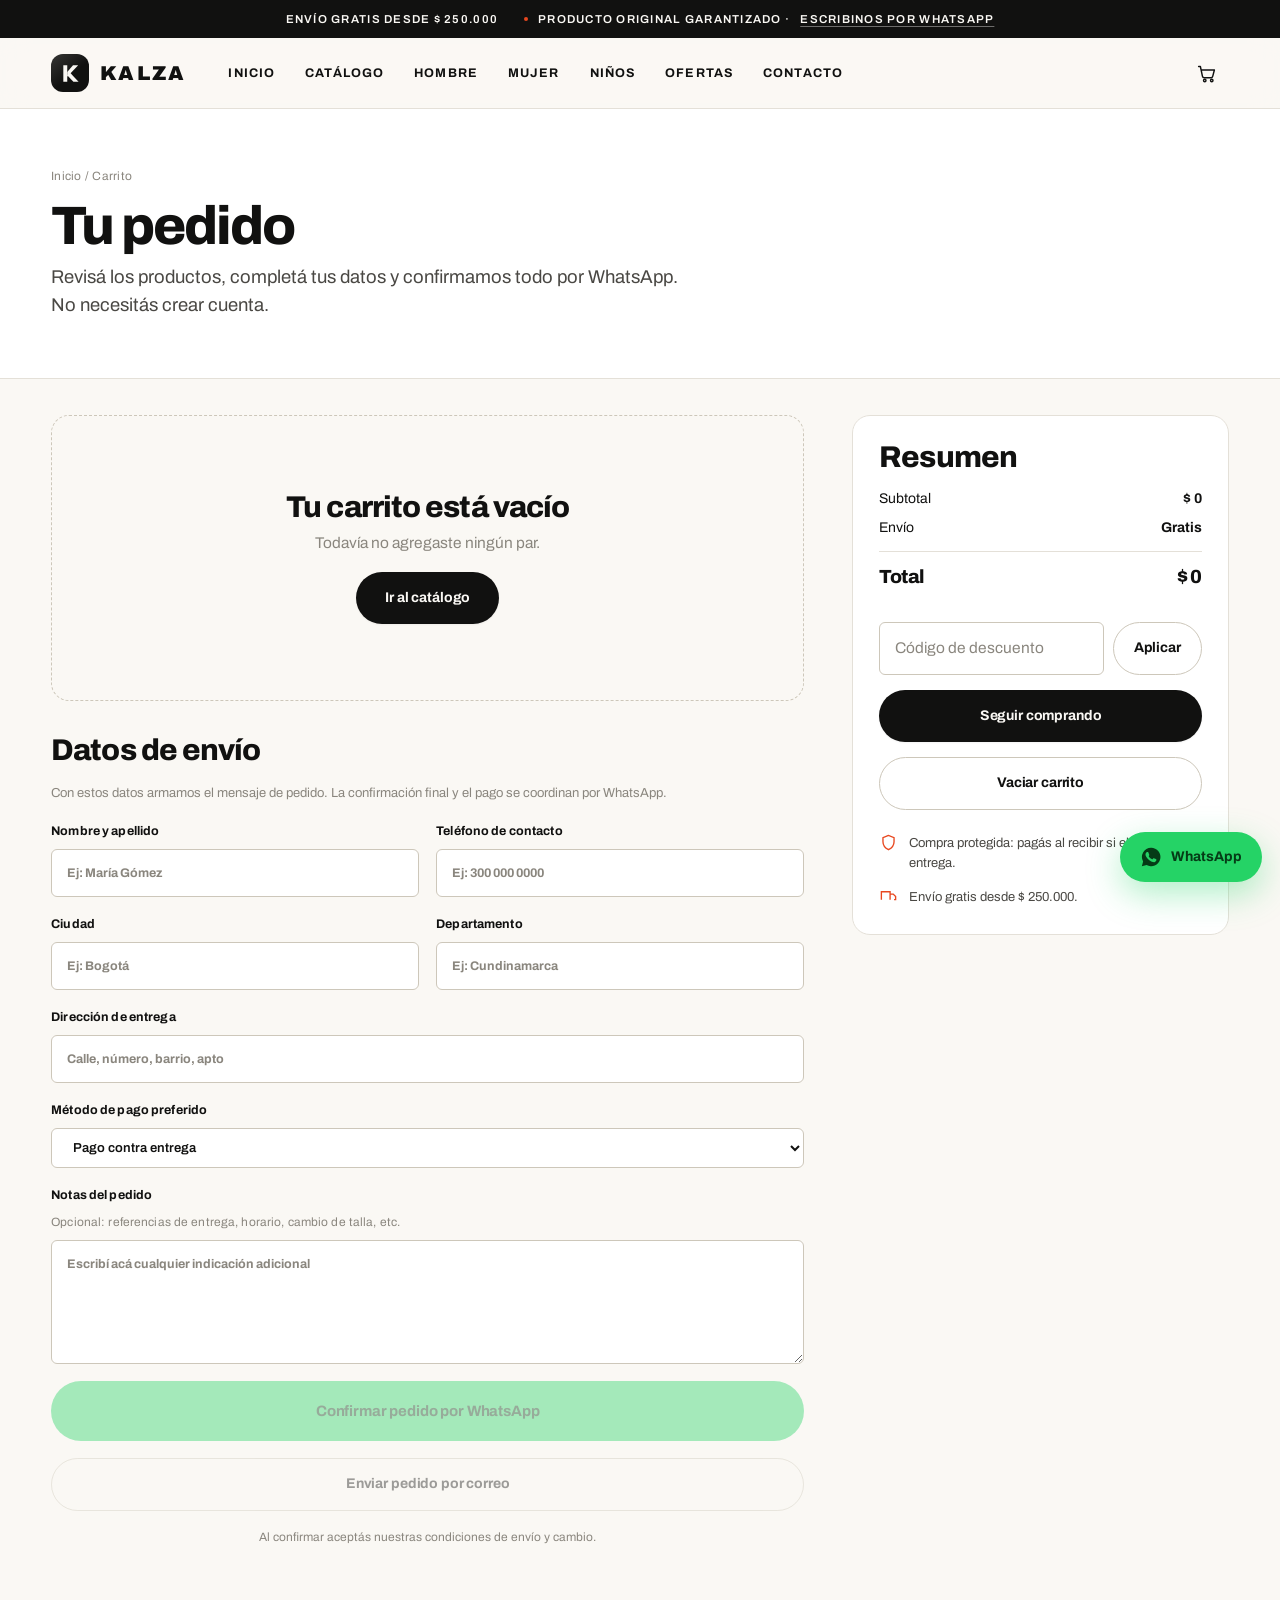
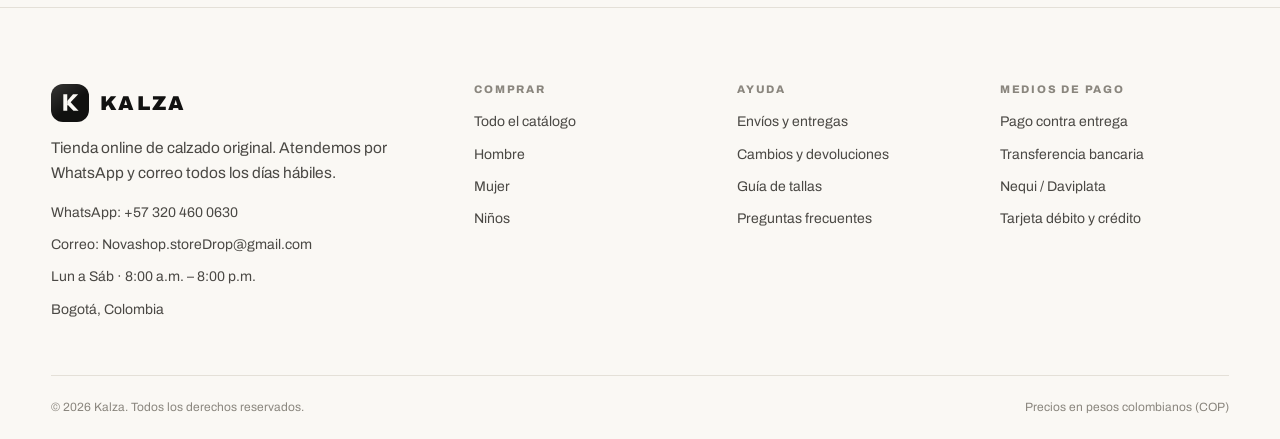
==== commit 7bd83a24: "Rediseña el logo de Kalza y quita el descriptor del nombre - El wordmark ahora es solo KALZA, con tr" ====
--- a/carrito.html
+++ b/carrito.html
@@ -6,8 +6,8 @@
 <title>Carrito y pedido · Kalza</title>
 <meta name="description" content="Revisá tu carrito, completá tus datos de envío y confirmá el pedido por WhatsApp o correo.">
 <meta name="theme-color" content="#111110">
-<link rel="icon" href="data:image/svg+xml,<svg xmlns='http://www.w3.org/2000/svg' viewBox='0 0 32 32'><rect width='32' height='32' rx='9' fill='%23111110'/><g stroke='%23faf8f4' stroke-width='2.6' stroke-linecap='round' stroke-linejoin='round' fill='none'><path d='M11 7v18'/><path d='M23 7 11 17'/><path d='m15 13.6 8 11.4'/></g></svg>">
-<link rel="stylesheet" href="assets/css/styles.css">
+<link rel="icon" href="data:image/svg+xml,<svg xmlns='http://www.w3.org/2000/svg' viewBox='0 0 24 24'><rect width='24' height='24' rx='6.5' fill='%23111110'/><g fill='%23faf8f4'><path d='M4.5 3.4h4.1v17.2H4.5z'/><path d='M20 3.4h-5.4L8.6 10.5v5z'/><path d='m11.6 11.3 8.8 9.3h-5.4l-6.4-6.8z'/></g></svg>">
+<link rel="stylesheet" href="assets/css/styles.css?v=3">
 </head>
 <body>
 <a class="skip" href="#main">Saltar al contenido</a>
@@ -24,9 +24,9 @@
     <button class="icon-btn burger" data-open-menu aria-label="Abrir menú">
       <svg viewBox="0 0 24 24"><path d="M3 6h18M3 12h18M3 18h18"/></svg>
     </button>
-    <a class="logo" href="index.html">
-      <span class="logo__mark"><svg viewBox="0 0 24 24" aria-hidden="true"><path d="M8 4.5v15"/><path d="M17.5 4.5 8 12.5"/><path d="m11.6 9.8 6.4 9.7"/></svg></span>
-      <span class="logo__type"><span class="logo__name">Kalza</span><span class="logo__tag">Calzado</span></span>
+    <a class="logo" href="index.html" aria-label="Kalza, inicio">
+      <span class="logo__mark"><svg viewBox="0 0 24 24" aria-hidden="true"><path d="M4.5 3.4h4.1v17.2H4.5z"/><path d="M20 3.4h-5.4L8.6 10.5v5z"/><path d="m11.6 11.3 8.8 9.3h-5.4l-6.4-6.8z"/></svg></span>
+      <span class="logo__name">Kalza</span>
     </a>
     <nav class="nav" aria-label="Principal">
       <a href="index.html">Inicio</a>
@@ -135,9 +135,9 @@
   <div class="wrap">
     <div class="footer__grid">
       <div>
-        <a class="logo" href="index.html">
-      <span class="logo__mark"><svg viewBox="0 0 24 24" aria-hidden="true"><path d="M8 4.5v15"/><path d="M17.5 4.5 8 12.5"/><path d="m11.6 9.8 6.4 9.7"/></svg></span>
-      <span class="logo__type"><span class="logo__name">Kalza</span><span class="logo__tag">Calzado</span></span>
+        <a class="logo" href="index.html" aria-label="Kalza, inicio">
+      <span class="logo__mark"><svg viewBox="0 0 24 24" aria-hidden="true"><path d="M4.5 3.4h4.1v17.2H4.5z"/><path d="M20 3.4h-5.4L8.6 10.5v5z"/><path d="m11.6 11.3 8.8 9.3h-5.4l-6.4-6.8z"/></svg></span>
+      <span class="logo__name">Kalza</span>
     </a>
         <p style="margin-top:14px;color:var(--ink-soft);max-width:38ch">Tienda online de calzado original. Atendemos por WhatsApp y correo todos los días hábiles.</p>
         <ul style="margin-top:16px">
@@ -187,8 +187,9 @@
   <div class="drawer-nav__panel" role="dialog" aria-label="Menú">
     <div class="drawer-nav__head">
       <span class="logo">
-      <span class="logo__mark"><svg viewBox="0 0 24 24" aria-hidden="true"><path d="M8 4.5v15"/><path d="M17.5 4.5 8 12.5"/><path d="m11.6 9.8 6.4 9.7"/></svg></span>
-      <span class="logo__type"><span class="logo__name">Kalza</span><span class="logo__tag">Calzado</span></span>
+      <span class="logo__mark"><svg viewBox="0 0 24 24" aria-hidden="true"><path d="M4.5 3.4h4.1v17.2H4.5z"/><path d="M20 3.4h-5.4L8.6 10.5v5z"/><path d="m11.6 11.3 8.8 9.3h-5.4l-6.4-6.8z"/></svg></span>
+      <span class="logo__name">Kalza</span>
+    </span>
     </span>
       <button class="icon-btn" data-close-menu aria-label="Cerrar menú"><svg viewBox="0 0 24 24"><path d="M6 6l12 12M18 6 6 18"/></svg></button>
     </div>
--- a/assets/css/styles.css
+++ b/assets/css/styles.css
@@ -107,16 +107,29 @@
 .btn[disabled]{opacity:.4;pointer-events:none}
 
 /* ---------- Logo ---------- */
-.logo{display:inline-flex;align-items:center;gap:10px;color:var(--ink)}
+.logo{display:inline-flex;align-items:center;gap:11px;color:var(--ink);line-height:1}
 .logo__mark{
-  width:36px;height:36px;flex:none;border-radius:11px;background:var(--ink);
-  display:grid;place-items:center;transition:transform .35s var(--ease-out), background .25s;
-}
-.logo:hover .logo__mark{transform:rotate(-8deg) scale(1.05);background:var(--accent)}
-.logo__mark svg{width:21px;height:21px;fill:none;stroke:var(--paper);stroke-width:2.1;stroke-linecap:round;stroke-linejoin:round}
-.logo__type{display:flex;flex-direction:column;line-height:1}
-.logo__name{font-weight:900;font-size:19px;letter-spacing:-.055em;text-transform:uppercase}
-.logo__tag{font-size:8.5px;letter-spacing:.34em;text-transform:uppercase;color:var(--muted);margin-top:3px;font-weight:600}
+  width:38px;height:38px;flex:none;border-radius:12px;background:var(--ink);
+  display:grid;place-items:center;position:relative;overflow:hidden;
+  transition:transform .4s var(--ease-out), background .3s;
+}
+.logo__mark::after{
+  content:"";position:absolute;inset:0;
+  background:linear-gradient(140deg,rgba(250,248,244,.16),transparent 55%);
+}
+.logo:hover .logo__mark{transform:rotate(-6deg) scale(1.06);background:var(--accent)}
+.logo__mark svg{width:23px;height:23px;fill:var(--paper);position:relative;z-index:1}
+.logo__name{
+  font-weight:900;font-size:20px;letter-spacing:.11em;text-transform:uppercase;
+  display:block;padding-right:.11em;
+}
+.logo--lg .logo__mark{width:52px;height:52px;border-radius:16px}
+.logo--lg .logo__mark svg{width:31px;height:31px}
+.logo--lg .logo__name{font-size:27px}
+/* Logo en superficies oscuras */
+.on-ink .logo,.on-ink .logo__name{color:var(--paper)}
+.on-ink .logo__mark{background:var(--paper)}
+.on-ink .logo__mark svg{fill:var(--ink)}
 
 /* ---------- Barra superior ---------- */
 .topbar{background:var(--ink);color:var(--paper);font-size:11.5px;letter-spacing:.11em;text-transform:uppercase;font-weight:600}
@@ -177,6 +190,21 @@
 .ph::after{
   content:attr(data-label);position:absolute;inset:auto 0 0 0;padding:12px;
   font-size:9.5px;letter-spacing:.16em;text-transform:uppercase;color:var(--muted);text-align:center;font-weight:600;
+}
+/* Placeholder de marca: fondo oscuro con el monograma al agua.
+   Evita el vacío blanco mientras no haya fotos reales. */
+.ph--brand{
+  background:
+    radial-gradient(120% 90% at 78% 12%, rgba(232,71,31,.28), transparent 58%),
+    linear-gradient(165deg, #1c1b19, #111110 60%);
+}
+.ph--brand::before{border-color:rgba(250,248,244,.14)}
+.ph--brand::after{color:rgba(250,248,244,.45)}
+.ph--brand .ph__mark{
+  position:absolute;inset:0;display:grid;place-items:center;pointer-events:none;
+}
+.ph--brand .ph__mark svg{
+  width:min(46%,230px);height:auto;fill:none;stroke:rgba(250,248,244,.16);stroke-width:.9;
 }
 .ph--1x1{aspect-ratio:1/1}
 .ph--4x5{aspect-ratio:4/5}
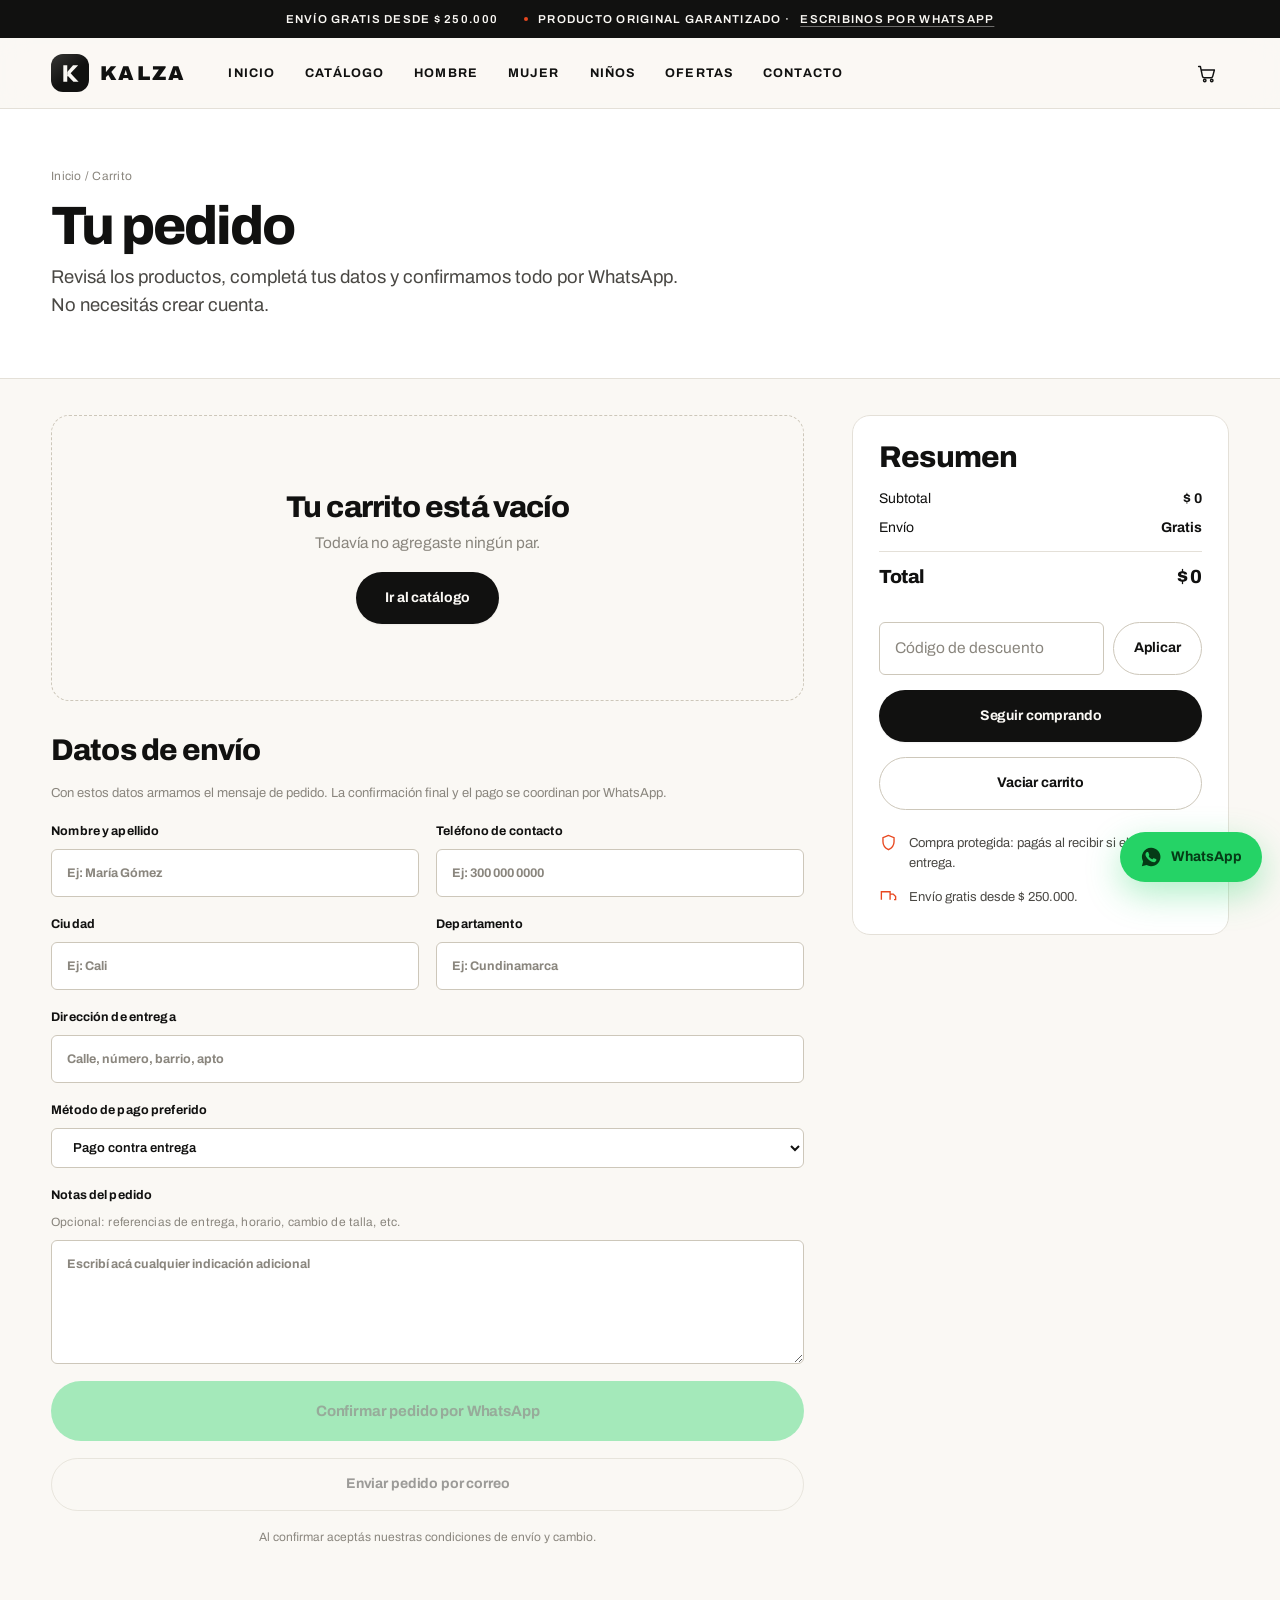
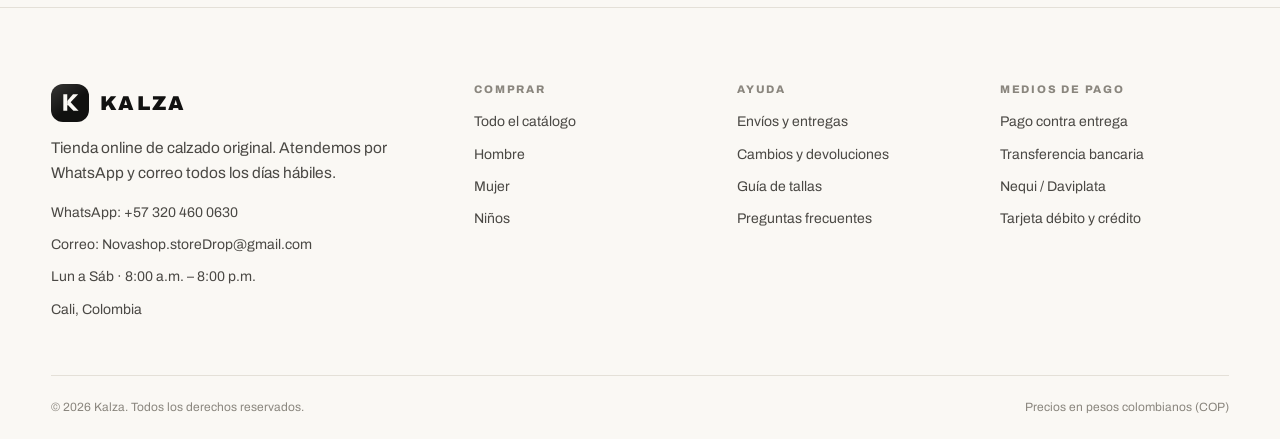
==== commit 86f2e75f: "Cambia la ciudad de la tienda a Cali - STORE.city pasa a "Cali, Colombia"; se refleja en el pie y en" ====
--- a/carrito.html
+++ b/carrito.html
@@ -7,7 +7,7 @@
 <meta name="description" content="Revisá tu carrito, completá tus datos de envío y confirmá el pedido por WhatsApp o correo.">
 <meta name="theme-color" content="#111110">
 <link rel="icon" href="data:image/svg+xml,<svg xmlns='http://www.w3.org/2000/svg' viewBox='0 0 24 24'><rect width='24' height='24' rx='6.5' fill='%23111110'/><g fill='%23faf8f4'><path d='M4.5 3.4h4.1v17.2H4.5z'/><path d='M20 3.4h-5.4L8.6 10.5v5z'/><path d='m11.6 11.3 8.8 9.3h-5.4l-6.4-6.8z'/></g></svg>">
-<link rel="stylesheet" href="assets/css/styles.css?v=3">
+<link rel="stylesheet" href="assets/css/styles.css?v=5">
 </head>
 <body>
 <a class="skip" href="#main">Saltar al contenido</a>
@@ -76,7 +76,7 @@
           </div>
           <div class="form-row">
             <label>Ciudad
-              <input class="input" name="ciudad" required placeholder="Ej: Bogotá">
+              <input class="input" name="ciudad" required placeholder="Ej: Cali">
             </label>
             <label>Departamento
               <input class="input" name="departamento" placeholder="Ej: Cundinamarca">
@@ -227,7 +227,7 @@
   <b>WhatsApp</b>
 </a>
 
-<script src="assets/js/data.js"></script>
-<script src="assets/js/app.js"></script>
+<script src="assets/js/data.js?v=5"></script>
+<script src="assets/js/app.js?v=5"></script>
 </body>
 </html>
--- a/assets/css/styles.css
+++ b/assets/css/styles.css
@@ -248,9 +248,12 @@
 .section__head p{max-width:50ch;color:var(--ink-soft);margin-top:12px}
 
 /* ---------- Revelado al hacer scroll ---------- */
-.reveal{opacity:0;transform:translateY(22px)}
-.reveal.is-in{opacity:1;transform:none;transition:opacity .7s var(--ease-out), transform .7s var(--ease-out)}
-@media(prefers-reduced-motion:reduce){.reveal{opacity:1;transform:none}}
+/* A prueba de fallos: el contenido es visible por defecto. Solo se oculta
+   cuando el JS confirmó que va a animarlo (clase js-motion en <html>). */
+.reveal{opacity:1;transform:none}
+.js-motion .reveal{opacity:0;transform:translateY(22px)}
+.js-motion .reveal.is-in{opacity:1;transform:none;transition:opacity .7s var(--ease-out), transform .7s var(--ease-out)}
+@media(prefers-reduced-motion:reduce){.js-motion .reveal{opacity:1;transform:none}}
 
 /* ---------- Grillas ---------- */
 .grid{display:grid;gap:clamp(14px,1.8vw,26px)}
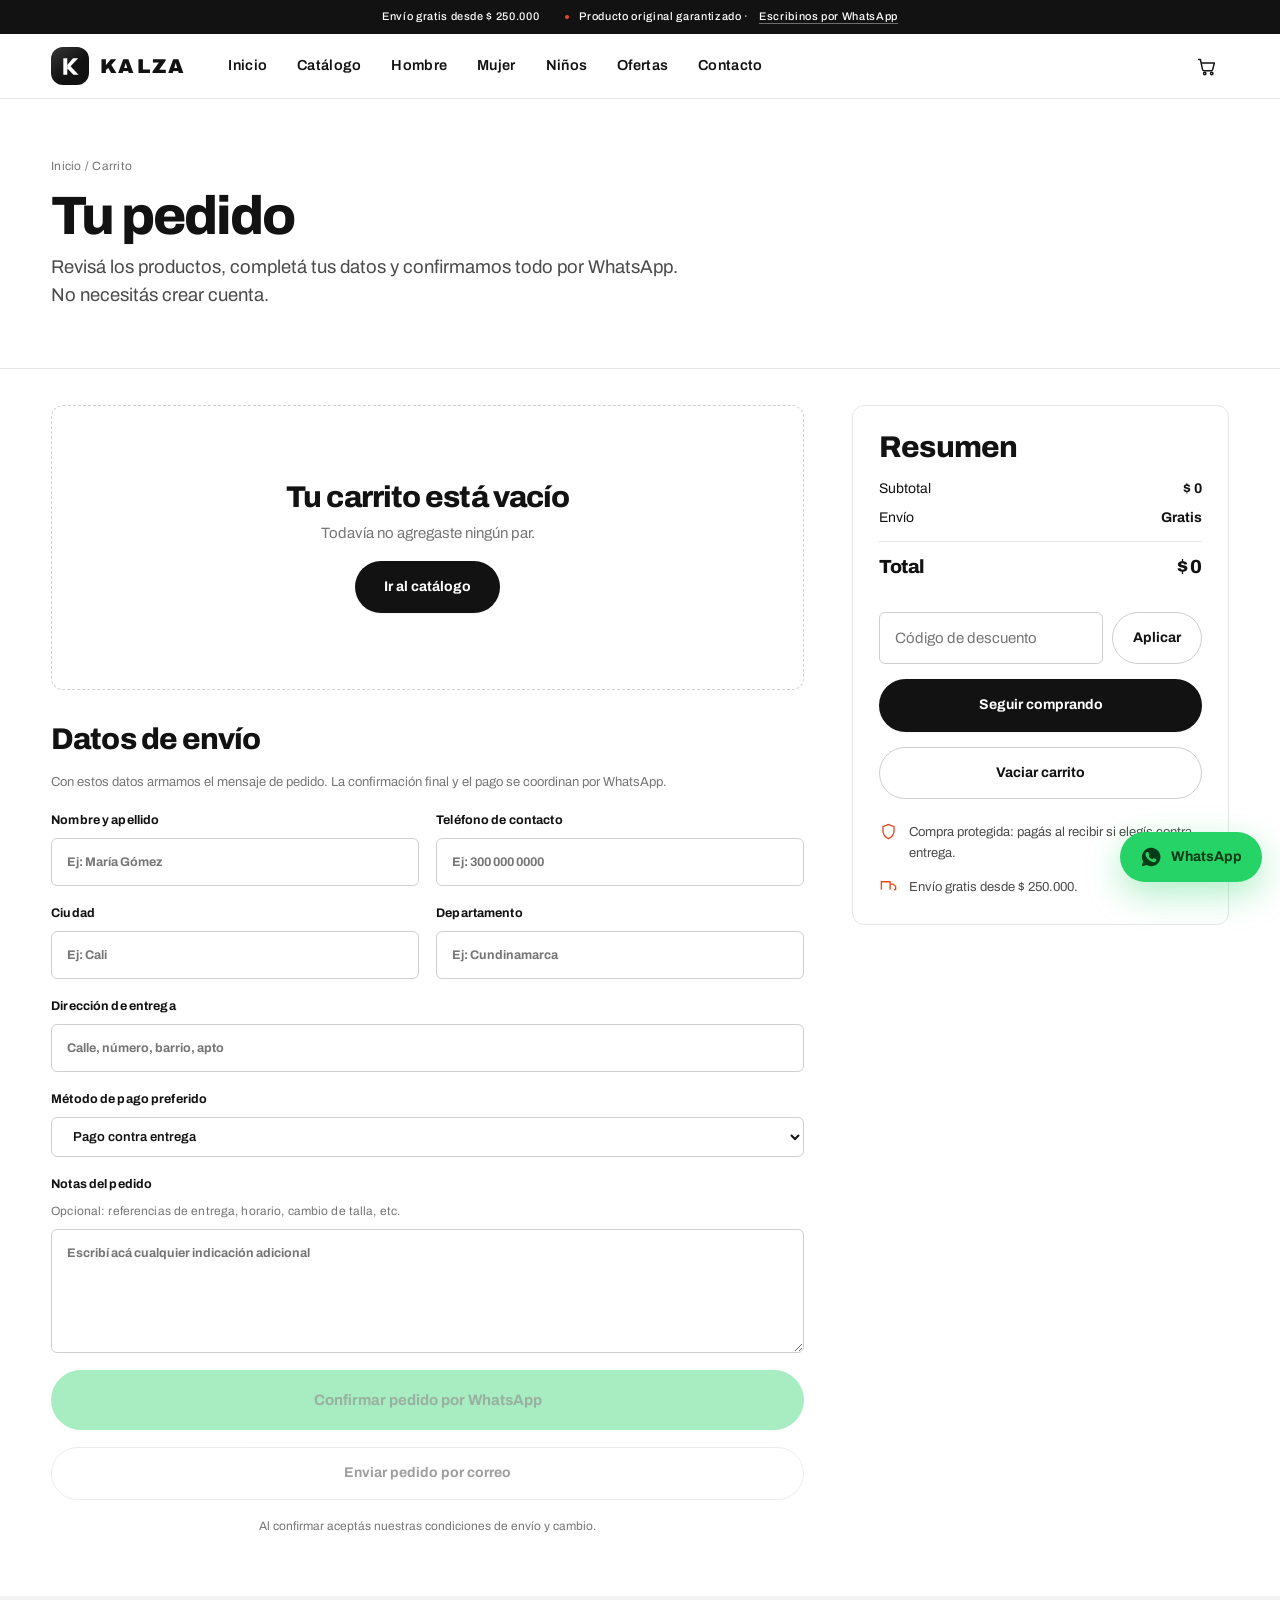
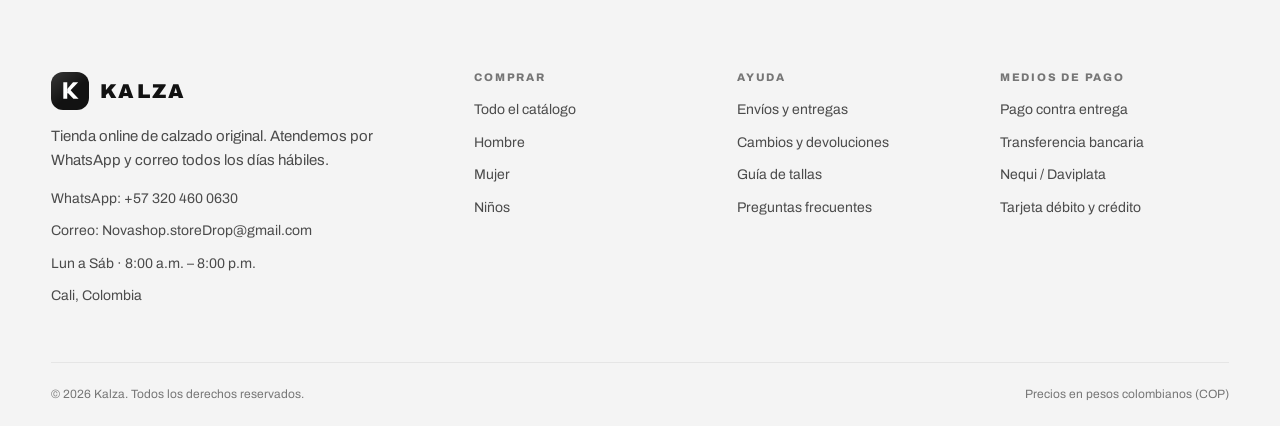
==== commit b916e4ff: "Rediseño de la portada: carrusel deslizable, marcas, categorías y carriles de productos Co-Authored-" ====
--- a/carrito.html
+++ b/carrito.html
@@ -7,7 +7,8 @@
 <meta name="description" content="Revisá tu carrito, completá tus datos de envío y confirmá el pedido por WhatsApp o correo.">
 <meta name="theme-color" content="#111110">
 <link rel="icon" href="data:image/svg+xml,<svg xmlns='http://www.w3.org/2000/svg' viewBox='0 0 24 24'><rect width='24' height='24' rx='6.5' fill='%23111110'/><g fill='%23faf8f4'><path d='M4.5 3.4h4.1v17.2H4.5z'/><path d='M20 3.4h-5.4L8.6 10.5v5z'/><path d='m11.6 11.3 8.8 9.3h-5.4l-6.4-6.8z'/></g></svg>">
-<link rel="stylesheet" href="assets/css/styles.css?v=5">
+<link rel="stylesheet" href="assets/css/styles.css?v=20261005">
+<link rel="stylesheet" href="assets/css/tienda.css?v=20261005">
 </head>
 <body>
 <a class="skip" href="#main">Saltar al contenido</a>
@@ -227,7 +228,7 @@
   <b>WhatsApp</b>
 </a>
 
-<script src="assets/js/data.js?v=5"></script>
-<script src="assets/js/app.js?v=5"></script>
+<script src="assets/js/data.js?v=20261005"></script>
+<script src="assets/js/app.js?v=20261005"></script>
 </body>
 </html>
--- a/assets/css/styles.css
+++ b/assets/css/styles.css
@@ -1,5 +1,5 @@
 /* ==========================================================================
-   ZANCADA — Sistema de diseño
+   KALZA — Sistema de diseño
    Editorial monocromo cálido + un acento de color. Sin dependencias.
    ========================================================================== */
 
@@ -165,16 +165,28 @@
 .drawer-nav__scrim{position:absolute;inset:0;background:rgba(17,17,16,.5);opacity:0;transition:opacity .35s;backdrop-filter:blur(2px)}
 .drawer-nav[data-open="true"] .drawer-nav__scrim{opacity:1}
 .drawer-nav__panel{
-  position:absolute;inset:0 20% 0 0;min-width:300px;background:var(--paper);padding:24px;
+  position:absolute;inset:0 28% 0 0;min-width:265px;max-width:330px;background:var(--paper);padding:24px;
   transform:translateX(-100%);transition:transform .42s var(--ease-out);
   display:flex;flex-direction:column;gap:2px;overflow:auto;
 }
 .drawer-nav[data-open="true"] .drawer-nav__panel{transform:none}
 .drawer-nav__panel a{
-  font-size:27px;font-weight:800;text-transform:uppercase;letter-spacing:-.035em;
-  padding:13px 0;border-bottom:1px solid var(--line);transition:padding-left .25s var(--ease-out), color .2s;
-}
-.drawer-nav__panel a:hover{padding-left:10px;color:var(--accent)}
+  font-size:15px;font-weight:700;text-transform:uppercase;letter-spacing:.07em;
+  padding:13px 2px;border-bottom:1px solid var(--line);
+  display:flex;align-items:center;justify-content:space-between;
+  transition:padding-left .25s var(--ease-out), color .2s;
+}
+.drawer-nav__panel a::after{content:"→";font-weight:400;font-size:14px;color:var(--muted);opacity:0;transition:opacity .2s}
+.drawer-nav__panel a:hover{padding-left:8px;color:var(--accent)}
+.drawer-nav__panel a:hover::after{opacity:1;color:var(--accent)}
+/* El botón de WhatsApp del menú no lleva el estilo de los enlaces */
+.drawer-nav__panel a.btn{
+  font-size:13.5px;letter-spacing:-.01em;text-transform:none;border-bottom:0;
+  justify-content:center;width:100%;padding:14px 14px;
+  white-space:normal;   /* si no entra en una línea, baja; nunca se corta */
+}
+.drawer-nav__panel a.btn::after{content:none}
+.drawer-nav__panel a.btn:hover{padding-left:14px;color:#053b16}
 .drawer-nav__head{display:flex;justify-content:space-between;align-items:center;margin-bottom:18px}
 
 /* ---------- Placeholders de imagen ---------- */
@@ -481,3 +493,23 @@
 .table th{text-align:left;padding:12px 10px;border-bottom:2px solid var(--ink);font-size:11px;letter-spacing:.13em;text-transform:uppercase}
 .table td{padding:12px 10px;border-bottom:1px solid var(--line);font-size:14px}
 .table tbody tr:hover{background:var(--paper-2)}
+
+/* ---------- Fotos reales de producto ---------- */
+.ph--img{background:#fff}
+.ph--img::before,.ph--img::after{content:none}
+.ph--img img{width:100%;height:100%;object-fit:cover;display:block}
+.thumbs{grid-column:1 / -1;display:grid;grid-template-columns:repeat(auto-fill,minmax(64px,1fr));gap:8px}
+.thumb{aspect-ratio:1/1;border-radius:var(--radius);overflow:hidden;border:2px solid transparent;padding:0;cursor:pointer;background:#fff}
+.thumb[aria-pressed="true"]{border-color:var(--ink,#111110)}
+.thumb img{width:100%;height:100%;object-fit:cover;display:block}
+
+/* ---------- Carrusel del inicio ---------- */
+.slider{position:relative;height:100%;min-height:clamp(340px,62vh,620px);background:#fff}
+.slider__track{position:absolute;inset:0;display:flex;overflow-x:auto;scroll-snap-type:x mandatory;scrollbar-width:none;-webkit-overflow-scrolling:touch}
+.slider__track::-webkit-scrollbar{display:none}
+.slider__slide{flex:0 0 100%;scroll-snap-align:start;position:relative}
+.slider__slide img{width:100%;height:100%;object-fit:cover;display:block}
+.slider__name{position:absolute;left:16px;top:16px;background:rgba(17,17,16,.78);color:#faf8f4;padding:8px 14px;border-radius:999px;font-size:13px;font-weight:600}
+.slider__dots{position:absolute;right:16px;bottom:22px;display:flex;gap:6px}
+.slider__dots button{width:8px;height:8px;border-radius:999px;border:0;padding:0;background:rgba(250,248,244,.55);cursor:pointer}
+.slider__dots button[aria-current="true"]{background:#faf8f4;width:22px}
--- a/assets/css/tienda.css
+++ b/assets/css/tienda.css
@@ -0,0 +1,147 @@
+/* ==========================================================================
+   Kalza: capa de tienda (se carga después de styles.css)
+   Neutros fríos, un solo acento (naranja de marca), fotos protagonistas.
+   Radios: botones en píldora, fotos y tarjetas a 12px.
+   ========================================================================== */
+
+:root{
+  --ink:#121212;
+  --ink-soft:#4b4b4b;
+  --muted:#767676;
+  --line:#e5e5e5;
+  --line-strong:#cfcfcf;
+  --paper:#ffffff;
+  --paper-2:#f4f4f4;
+  --radius-lg:12px;
+  --header-h:64px;
+}
+body{background:var(--paper);font-size:15px}
+h1,h2,h3,h4{letter-spacing:-.02em}
+
+/* Barra superior y header más sobrios */
+.topbar{font-size:11px;letter-spacing:.06em;font-weight:500;text-transform:none}
+.topbar .wrap{min-height:34px}
+.header{background:rgba(255,255,255,.92);border-bottom-color:var(--line)}
+.nav a{letter-spacing:.02em;text-transform:none;font-size:14.5px;font-weight:600}
+
+/* Botones */
+.btn{border-radius:999px;font-weight:700;letter-spacing:0}
+.btn::after{display:none}
+.btn:hover{transform:none}
+.btn:active{transform:scale(.98)}
+.btn--ghost{border:1.5px solid var(--line-strong)}
+.btn--light{background:#fff;color:var(--ink)}
+.link{font-weight:700;font-size:14px;text-decoration:underline;text-underline-offset:4px;white-space:nowrap}
+
+/* Secciones */
+.section{padding:clamp(40px,6vw,80px) 0}
+.section--tint{background:var(--paper-2)}
+.section--flush{padding-top:0}
+.h-sec{font-size:clamp(22px,2.8vw,32px);font-weight:800;letter-spacing:-.03em;line-height:1.1}
+.shead{display:flex;align-items:baseline;justify-content:space-between;gap:16px;margin-bottom:20px}
+.section > .wrap > .h-sec{margin-bottom:20px}
+
+/* ---------- Hero ---------- */
+.hx{padding:clamp(24px,4vw,56px) 0 clamp(32px,5vw,64px)}
+.hx__head{display:grid;gap:14px;margin-bottom:clamp(20px,3vw,36px)}
+.hx__title{font-size:clamp(32px,5.4vw,64px);font-weight:900;letter-spacing:-.04em;line-height:1.02;max-width:16ch}
+.hx__title span{color:var(--accent);white-space:nowrap}
+.hx__sub{color:var(--ink-soft);font-size:clamp(15px,1.4vw,17px);max-width:48ch;line-height:1.5}
+.hx__cta{display:flex;flex-wrap:wrap;gap:10px;margin-top:6px}
+@media(min-width:960px){
+  .hx__head{grid-template-columns:minmax(0,1.3fr) minmax(0,1fr);align-items:end;column-gap:48px}
+  .hx__title{grid-row:span 2}
+}
+
+/* ---------- Carrusel horizontal (hero y productos) ---------- */
+.rail{position:relative}
+.rail__track{
+  display:flex;gap:12px;overflow-x:auto;overscroll-behavior-x:contain;
+  scroll-snap-type:x mandatory;scroll-padding-inline:var(--pad);
+  padding-inline:var(--pad);scrollbar-width:none;-webkit-overflow-scrolling:touch;
+}
+.rail__track::-webkit-scrollbar{display:none}
+.rail__track > *{scroll-snap-align:start;flex:none}
+@media(min-width:1420px){
+  .rail__track{padding-inline:calc((100vw - var(--max)) / 2 + var(--pad));scroll-padding-inline:calc((100vw - var(--max)) / 2 + var(--pad))}
+}
+.rail__ui{display:flex;align-items:center;gap:20px;margin-top:18px}
+.rail__progress{flex:1;height:2px;background:var(--line);border-radius:2px;overflow:hidden}
+.rail__progress span{display:block;height:100%;width:20%;background:var(--ink);border-radius:2px;transition:transform .2s linear;transform-origin:left}
+.rail__arrows{display:none;gap:8px}
+@media(min-width:768px){.rail__arrows{display:flex}}
+.rail__btn{width:42px;height:42px;border-radius:999px;border:1.5px solid var(--line-strong);display:grid;place-items:center;background:#fff;transition:background .2s,border-color .2s}
+.rail__btn:hover{border-color:var(--ink)}
+.rail__btn[disabled]{opacity:.35;pointer-events:none}
+.rail__btn svg{width:18px;height:18px;fill:none;stroke:currentColor;stroke-width:2;stroke-linecap:round;stroke-linejoin:round}
+
+.hslide{width:min(84vw,520px);aspect-ratio:4/5;border-radius:var(--radius-lg);overflow:hidden;background:var(--paper-2)}
+.hslide img{width:100%;height:100%;object-fit:cover;transition:transform .6s var(--ease-out)}
+@media(hover:hover){.hslide:hover img{transform:scale(1.03)}}
+
+.rail__track--cards > .card{width:min(44vw,280px)}
+@media(min-width:768px){.rail__track--cards > .card{width:260px}}
+
+/* ---------- Marcas ---------- */
+.brands{border-block:1px solid var(--line)}
+.brands__row{display:flex;gap:8px;overflow-x:auto;padding:16px 0;scrollbar-width:none}
+.brands__row::-webkit-scrollbar{display:none}
+.brands__row a{flex:none;padding:9px 18px;border-radius:999px;background:var(--paper-2);font-weight:700;font-size:14px;transition:background .2s,color .2s}
+.brands__row a:hover{background:var(--ink);color:#fff}
+
+/* ---------- Categorías ---------- */
+.cats{display:grid;gap:12px;grid-template-columns:repeat(2,minmax(0,1fr))}
+.ctile{position:relative;display:block;border-radius:var(--radius-lg);overflow:hidden;aspect-ratio:4/5;background:var(--paper-2)}
+.ctile--big{grid-column:1 / -1;aspect-ratio:16/10}
+.ctile img{width:100%;height:100%;object-fit:cover;transition:transform .7s var(--ease-out)}
+.ctile::after{content:"";position:absolute;inset:0;background:linear-gradient(to top,rgba(0,0,0,.55),rgba(0,0,0,0) 50%)}
+.ctile__txt{position:absolute;left:16px;bottom:14px;z-index:1;color:#fff;display:grid;gap:2px}
+.ctile__txt b{font-size:clamp(20px,2.4vw,28px);font-weight:800;letter-spacing:-.02em}
+.ctile__txt span{font-size:13px;font-weight:600;text-decoration:underline;text-underline-offset:3px}
+@media(hover:hover){.ctile:hover img{transform:scale(1.04)}}
+@media(min-width:768px){
+  .cats{grid-template-columns:minmax(0,1.4fr) minmax(0,1fr) minmax(0,1fr)}
+  .ctile--big{grid-column:auto;aspect-ratio:auto}
+  .ctile{aspect-ratio:3/4}
+}
+
+/* ---------- Tarjeta de producto ---------- */
+.card{gap:6px}
+.card__media{border-radius:var(--radius-lg);background:var(--paper-2)}
+.card__media .ph--4x5{aspect-ratio:1/1}
+.card__brand{font-size:12px;letter-spacing:0;text-transform:none;font-weight:600;color:var(--muted);margin-top:4px}
+.card__name{font-size:14.5px;font-weight:700;line-height:1.25;letter-spacing:-.01em}
+.card__price{font-size:15px;font-weight:800}
+.card__swatches .sw{width:12px;height:12px;box-shadow:inset 0 0 0 1px rgba(0,0,0,.12)}
+.card__quick{display:none}
+.card__fav{width:34px;height:34px;background:rgba(255,255,255,.92)}
+.flag{border-radius:999px;font-size:10.5px;letter-spacing:.04em}
+
+/* ---------- Destacado editorial ---------- */
+.feature{position:relative;display:grid;border-radius:var(--radius-lg);overflow:hidden;background:var(--ink);color:#fff;min-height:420px}
+.feature img{position:absolute;inset:0;width:100%;height:100%;object-fit:cover;opacity:.88;transition:transform .8s var(--ease-out)}
+.feature::after{content:"";position:absolute;inset:0;background:linear-gradient(to top,rgba(0,0,0,.7),rgba(0,0,0,0) 55%)}
+.feature__txt{position:relative;z-index:1;align-self:end;padding:clamp(20px,4vw,44px);display:grid;gap:10px;justify-items:start}
+.feature__txt h2{font-size:clamp(28px,4.4vw,52px);font-weight:900;letter-spacing:-.04em;line-height:1}
+.feature__txt p{opacity:.9;max-width:40ch}
+.feature__txt .btn{margin-top:6px}
+@media(hover:hover){.feature:hover img{transform:scale(1.03)}}
+@media(min-width:768px){.feature{min-height:520px}}
+
+/* ---------- Servicio ---------- */
+.svc{display:grid;gap:18px 28px;grid-template-columns:1fr}
+.svc li{display:flex;gap:14px;align-items:flex-start}
+.svc svg{width:26px;height:26px;flex:none;fill:none;stroke:var(--ink);stroke-width:1.6;stroke-linecap:round;stroke-linejoin:round}
+.svc b{display:block;font-size:15px}
+.svc span{color:var(--muted);font-size:13.5px}
+@media(min-width:640px){.svc{grid-template-columns:1fr 1fr}}
+@media(min-width:1024px){.svc{grid-template-columns:repeat(4,1fr)}}
+
+/* Galería del producto y pie */
+.footer{background:var(--paper-2);border-top:0}
+
+@media(prefers-reduced-motion:reduce){
+  .hslide img,.ctile img,.feature img{transition:none}
+  .rail__track{scroll-behavior:auto}
+}
+html,body{overflow-x:clip}
